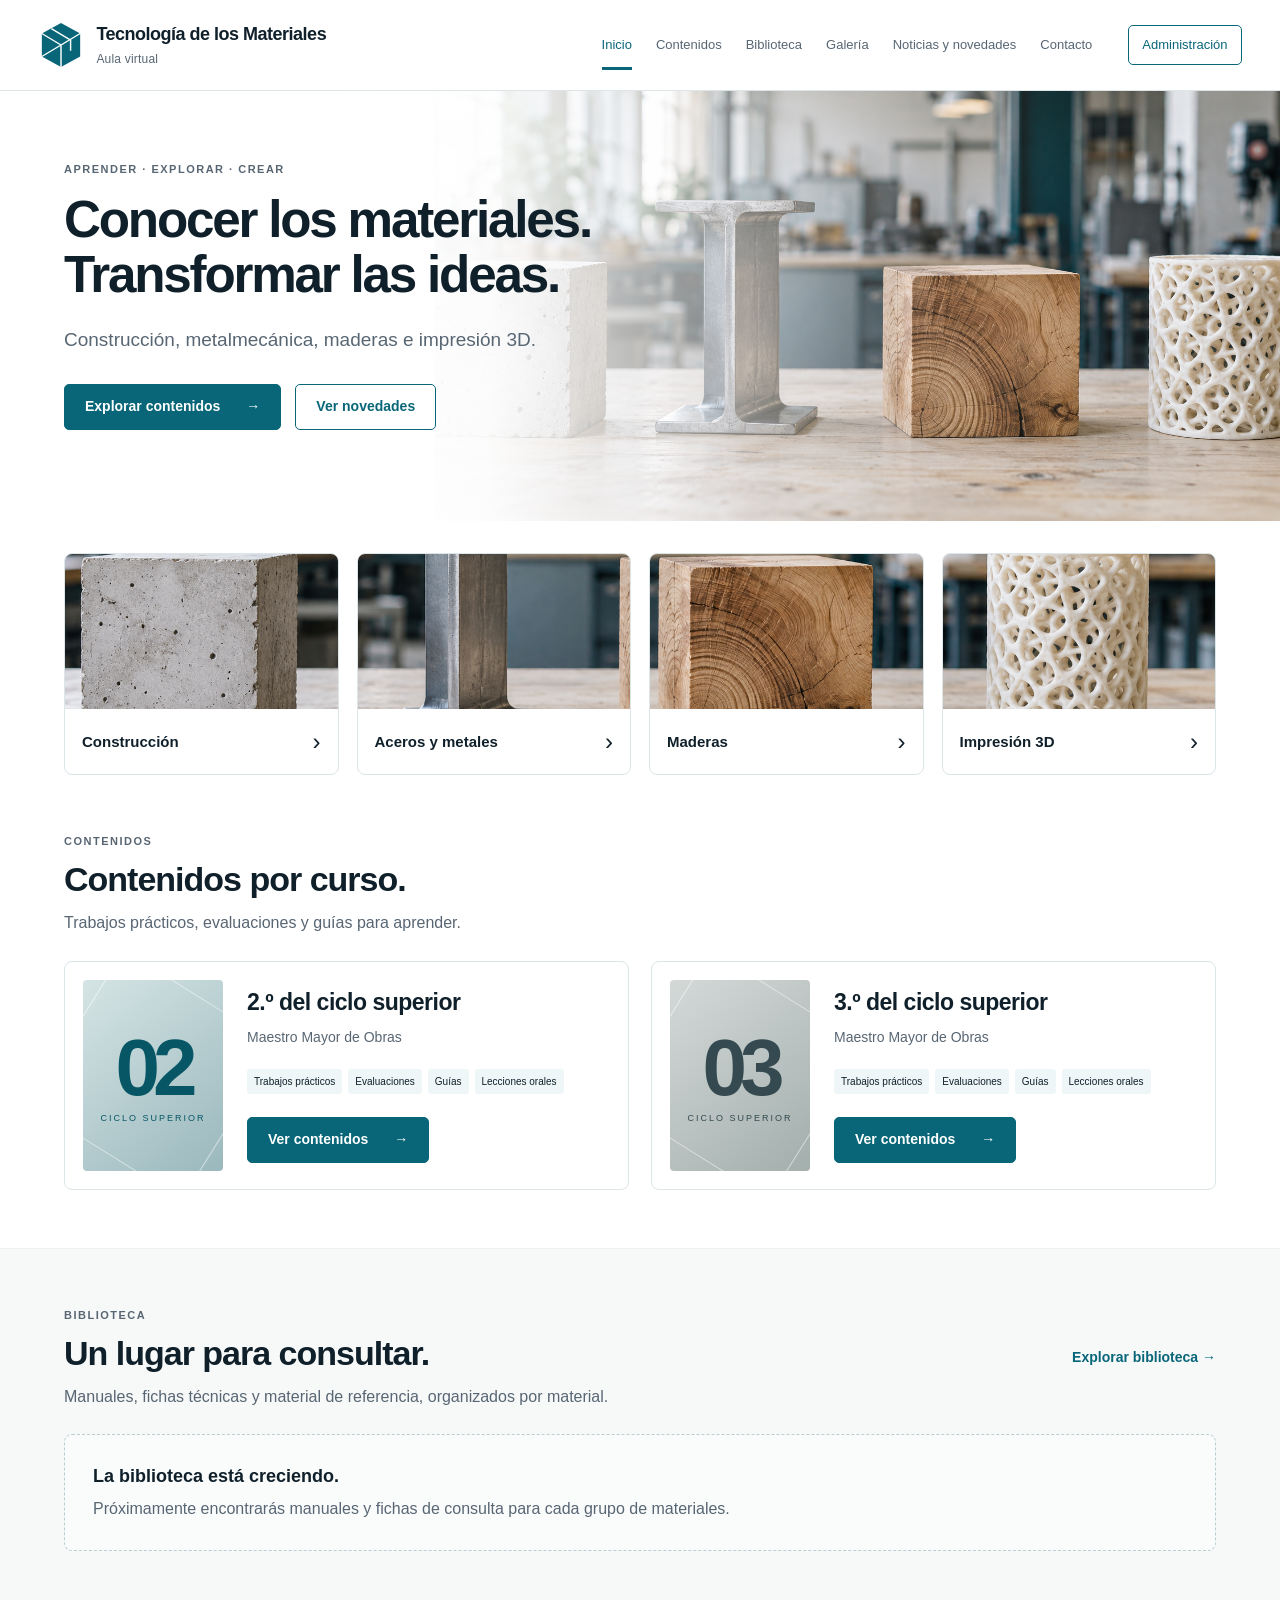
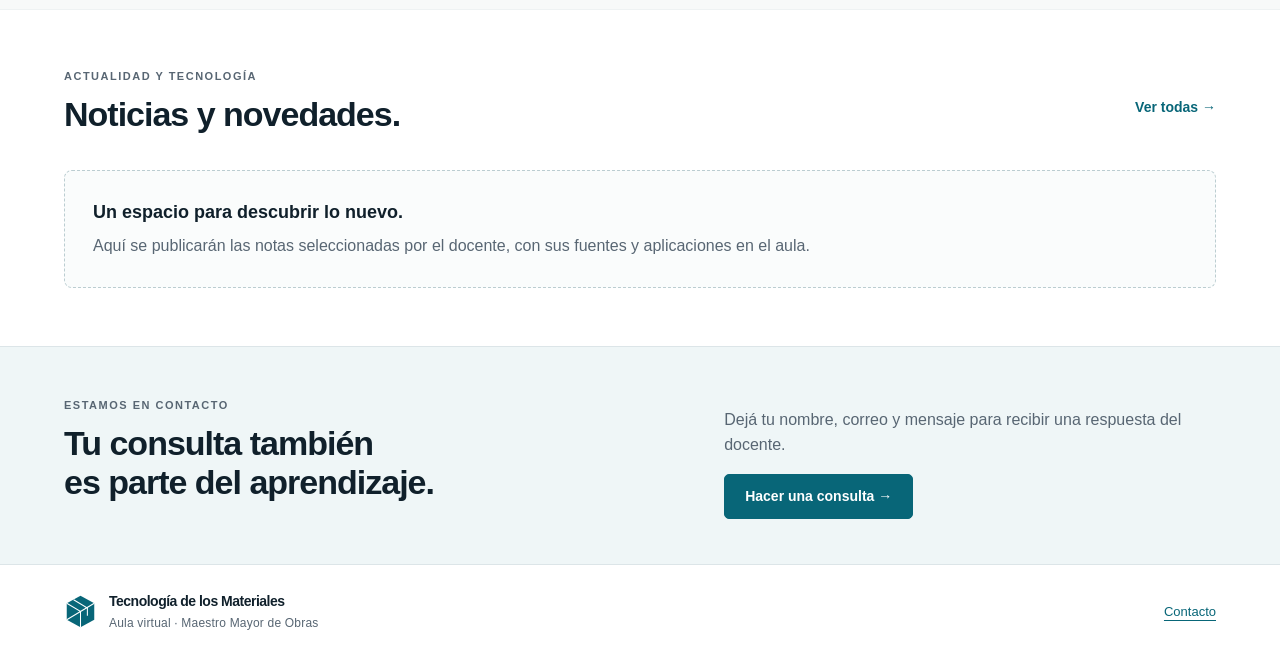
==== index.html @ b2551179 "Crear aula virtual de Tecnología de los Materiales con panel docente" ====
<!doctype html><html lang="es-AR"><head><meta charset="utf-8"><meta name="viewport" content="width=device-width,initial-scale=1"><meta name="theme-color" content="#086678"><meta name="description" content="Aula virtual de Tecnología de los Materiales: construcción, aceros y metales, maderas e impresión 3D. Recursos para Maestro Mayor de Obras."><title>Inicio · Tecnología de los Materiales</title><link rel="icon" href="assets/img/marca.svg" type="image/svg+xml"><link rel="stylesheet" href="assets/css/style.css"><script src="assets/js/app.js" defer></script></head><body><a class="skip" href="#principal">Saltar al contenido</a><header class="site-header"><div class="header-inner"><a class="brand" href="index.html"><svg viewBox="0 0 48 48" aria-hidden="true"><path fill="#086678" d="M24 1 44 12v24L24 47 4 36V12Z"/><path fill="none" stroke="white" stroke-width="1.5" d="m4 12 20 12 20-12M24 24v23M4 36l40-24M14 7l20 12v11"/></svg><span>Tecnología de los Materiales<small>Aula virtual</small></span></a><button class="menu-toggle" aria-expanded="false" aria-controls="navigation" aria-label="Abrir menú">☰</button><nav id="navigation" aria-label="Navegación principal"><a href="index.html" aria-current="page">Inicio</a><a href="contenidos.html">Contenidos</a><a href="biblioteca.html">Biblioteca</a><a href="galeria.html">Galería</a><a href="noticias.html">Noticias y novedades</a><a href="contacto.html">Contacto</a><a class="admin-link" href="administracion.html">Administración</a></nav></div></header><main id="principal"><section class="hero"><div class="hero-photo" role="img" aria-label="Muestras de hormigón, acero, madera y una pieza impresa en 3D"></div><div class="wrap hero-inner"><p class="eyebrow">APRENDER · EXPLORAR · CREAR</p><h1 data-home-title>Conocer los materiales.<br>Transformar las ideas.</h1><p data-home-subtitle>Construcción, metalmecánica, maderas e impresión 3D.</p><div class="actions"><a class="button" href="contenidos.html">Explorar contenidos <b>→</b></a><a class="button secondary" href="noticias.html">Ver novedades</a></div></div></section><section class="wrap material-grid" aria-label="Áreas de estudio"><a class="material-card" href="biblioteca.html?categoria=construccion"><div class="material-photo material-0" role="img" aria-label="Muestra de construcción"></div><strong>Construcción<span>›</span></strong></a><a class="material-card" href="biblioteca.html?categoria=metales"><div class="material-photo material-1" role="img" aria-label="Muestra de aceros y metales"></div><strong>Aceros y metales<span>›</span></strong></a><a class="material-card" href="biblioteca.html?categoria=maderas"><div class="material-photo material-2" role="img" aria-label="Muestra de maderas"></div><strong>Maderas<span>›</span></strong></a><a class="material-card" href="biblioteca.html?categoria=impresion3d"><div class="material-photo material-3" role="img" aria-label="Muestra de impresión 3d"></div><strong>Impresión 3D<span>›</span></strong></a></section><section class="wrap section"><p class="eyebrow">CONTENIDOS</p><h2>Contenidos por curso.</h2><p class="section-intro">Trabajos prácticos, evaluaciones y guías para aprender.</p><div class="course-grid"><a class="course-card" href="contenidos.html?curso=2"><div class="course-art art-2"><span>02</span><small>CICLO SUPERIOR</small></div><div><h3>2.º del ciclo superior</h3><p>Maestro Mayor de Obras</p><div class="mini-tags"><span>Trabajos prácticos</span><span>Evaluaciones</span><span>Guías</span><span>Lecciones orales</span></div><span class="button">Ver contenidos <b>→</b></span></div></a><a class="course-card" href="contenidos.html?curso=3"><div class="course-art art-3"><span>03</span><small>CICLO SUPERIOR</small></div><div><h3>3.º del ciclo superior</h3><p>Maestro Mayor de Obras</p><div class="mini-tags"><span>Trabajos prácticos</span><span>Evaluaciones</span><span>Guías</span><span>Lecciones orales</span></div><span class="button">Ver contenidos <b>→</b></span></div></a></div></section><section class="library-band"><div class="wrap section"><div class="section-top"><div><p class="eyebrow">BIBLIOTECA</p><h2>Un lugar para consultar.</h2><p class="section-intro">Manuales, fichas técnicas y material de referencia, organizados por material.</p></div><a class="text-link" href="biblioteca.html">Explorar biblioteca →</a></div><div id="home-library" class="resource-list" aria-live="polite"></div></div></section><section class="wrap section"><div class="section-top"><div><p class="eyebrow">ACTUALIDAD Y TECNOLOGÍA</p><h2>Noticias y novedades.</h2></div><a class="text-link" href="noticias.html">Ver todas →</a></div><div id="home-news" class="news-grid" aria-live="polite"></div></section><section class="contact-band"><div class="wrap contact-teaser"><div><p class="eyebrow">ESTAMOS EN CONTACTO</p><h2>Tu consulta también<br>es parte del aprendizaje.</h2></div><div><p>Dejá tu nombre, correo y mensaje para recibir una respuesta del docente.</p><a class="button" href="contacto.html">Hacer una consulta →</a></div></div></section></main><footer><div class="wrap footer-inner"><a class="brand footer-brand" href="index.html"><svg viewBox="0 0 48 48" aria-hidden="true"><path fill="#086678" d="M24 1 44 12v24L24 47 4 36V12Z"/><path fill="none" stroke="white" stroke-width="1.5" d="m4 12 20 12 20-12M24 24v23M4 36l40-24M14 7l20 12v11"/></svg><span>Tecnología de los Materiales<small>Aula virtual · Maestro Mayor de Obras</small></span></a><div><a href="contacto.html">Contacto</a><a data-instagram hidden target="_blank" rel="noopener noreferrer">Instagram ↗</a></div></div></footer><script src="assets/js/pages.js" defer></script></body></html>
---- assets/css/style.css ----
:root{--ink:#10202b;--muted:#586673;--teal:#086678;--dark:#064b59;--line:#dce5e8;--wash:#eff6f7;--radius:8px}*{box-sizing:border-box}body{margin:0;color:var(--ink);font-family:Inter,Arial,Helvetica,sans-serif;line-height:1.55;background:#fff}a{color:var(--teal);text-underline-offset:4px}button,input,select,textarea{font:inherit}button,a,input,textarea,select{-webkit-tap-highlight-color:transparent}button{cursor:pointer}button:disabled{cursor:not-allowed;opacity:.55}a:focus-visible,button:focus-visible,input:focus-visible,textarea:focus-visible,select:focus-visible{outline:3px solid #da9d40;outline-offset:4px}[hidden]{display:none!important}.wrap{width:min(1280px,90%);margin-inline:auto}.skip{position:fixed;top:-100px;left:1rem;background:#fff;padding:1rem;z-index:50}.skip:focus{top:1rem}.site-header{border-bottom:1px solid var(--line);background:#fff}.header-inner{width:min(1440px,94%);margin:auto;min-height:90px;display:flex;align-items:center;gap:30px;justify-content:space-between}.brand{display:flex;gap:12px;align-items:center;text-decoration:none;color:var(--ink);font-size:18px;font-weight:750;letter-spacing:-.5px;line-height:1.2}.brand svg{width:46px;height:46px;flex-shrink:0}.brand small{display:block;font-size:12px;color:var(--muted);font-weight:400;letter-spacing:.2px;margin-top:6px}nav{display:flex;gap:24px;align-items:center}nav a{font-size:13px;color:var(--muted);text-decoration:none;white-space:nowrap;padding:12px 0}nav a:hover,nav a[aria-current]{color:var(--teal)}nav a[aria-current]{box-shadow:0 3px var(--teal)}nav .admin-link{padding:9px 13px;border:1px solid var(--teal);border-radius:5px;color:var(--teal);margin-left:12px}.menu-toggle{display:none;border:1px solid var(--line);background:white;border-radius:5px;padding:8px 12px}.hero{position:relative;min-height:430px;overflow:hidden;background:#f3f5f3}.hero-photo{position:absolute;inset:0 0 0 34%;background:url('../img/materiales.png') center/cover}.hero:after{content:'';position:absolute;inset:0;background:linear-gradient(90deg,#fff 0%,#fff 26%,rgba(255,255,255,.96) 38%,rgba(255,255,255,.1) 72%,transparent)}.hero-inner{position:relative;z-index:1;padding-block:70px}.hero h1{font-size:clamp(34px,4vw,58px);line-height:1.08;letter-spacing:-2.2px;max-width:700px;margin:14px 0 22px}.hero p:not(.eyebrow){max-width:580px;color:var(--muted);font-size:19px}.eyebrow{font-size:11px;letter-spacing:1.5px;color:var(--muted);font-weight:700;margin:0 0 10px}.actions{display:flex;gap:14px;flex-wrap:wrap;margin-top:30px}.button{display:inline-flex;align-items:center;justify-content:center;gap:26px;background:var(--teal);border:1px solid var(--teal);padding:12px 20px;border-radius:5px;color:#fff;font-size:14px;font-weight:600;text-decoration:none;line-height:1.4}.button:hover{background:var(--dark);color:#fff}.button.secondary{background:#fff;color:var(--teal)}.button.secondary:hover{background:var(--wash)}.button.danger{background:#fff;color:#a53333;border-color:#e3baba}.material-grid{display:grid;grid-template-columns:repeat(4,1fr);gap:18px;margin-top:32px}.material-card{border:1px solid var(--line);border-radius:var(--radius);overflow:hidden;text-decoration:none;color:var(--ink);transition:transform .2s,box-shadow .2s}.material-card:hover{transform:translateY(-4px);box-shadow:0 10px 25px #10202b12}.material-photo{height:155px;background-image:url('../img/materiales.png');background-size:400% auto;background-repeat:no-repeat;background-color:#f2f3f1}.material-0{background-position:5% 60%}.material-1{background-position:38% 60%}.material-2{background-position:69% 60%}.material-3{background-position:100% 60%}.material-card strong{display:flex;justify-content:space-between;align-items:center;padding:14px 17px;font-size:15px}.material-card strong span{font-size:24px;font-weight:400}.section{padding-block:58px}.section.compact{padding-top:15px}h2{font-size:34px;line-height:1.15;letter-spacing:-1px;margin:0 0 12px}h3{line-height:1.25;margin:0 0 10px;font-size:23px;letter-spacing:-.5px}.section-intro{color:var(--muted);margin:0 0 25px}.course-grid{display:grid;grid-template-columns:1fr 1fr;gap:22px}.course-card{display:flex;gap:24px;border:1px solid var(--line);padding:18px;border-radius:var(--radius);color:var(--ink);text-decoration:none;align-items:stretch}.course-card:hover{border-color:var(--teal)}.course-card>div:last-child{padding-block:8px;flex:1}.course-card p{font-size:14px;color:var(--muted);margin:0 0 20px}.course-art{min-width:140px;display:flex;flex-direction:column;align-items:center;justify-content:center;border-radius:4px;background:linear-gradient(140deg,#d5e4e4,#9ab8bd);color:#075666;overflow:hidden;position:relative}.course-art:before{content:'';position:absolute;width:180px;height:180px;border:1px solid #ffffff80;transform:rotate(32deg)}.course-art span{font-size:80px;font-weight:800;line-height:1.1;letter-spacing:-7px}.course-art small{font-size:9px;letter-spacing:2px}.art-3{background:linear-gradient(140deg,#d4d9d8,#a3afad);color:#344a50}.mini-tags{display:flex;gap:6px;flex-wrap:wrap;margin-bottom:23px}.mini-tags span{font-size:10px;padding:5px 7px;background:var(--wash);border-radius:3px}.library-band{background:#f7f9f9;border-block:1px solid #eef2f3}.section-top{display:flex;align-items:center;justify-content:space-between;gap:25px;margin-bottom:24px}.section-top .section-intro{margin:0}.text-link{font-size:14px;font-weight:600;white-space:nowrap;text-decoration:none}.resource-list{display:grid;gap:12px}.resource{display:flex;align-items:center;gap:17px;padding:23px;border:1px solid var(--line);background:#fff;border-radius:var(--radius)}.doc-icon{background:#f9efed;color:#aa513f;padding:13px 8px;border-radius:4px;font-size:11px;font-weight:750;min-width:45px;text-align:center}.resource h3{font-size:17px;margin-bottom:5px}.resource p{margin:0;font-size:14px;color:var(--muted)}.resource .resource-main{flex:1}.resource .text-link{margin-left:auto}.meta{font-size:11px;color:var(--teal);letter-spacing:.5px;margin-bottom:8px;display:block}.news-grid{display:grid;grid-template-columns:repeat(3,1fr);gap:22px}.news-card{border:1px solid var(--line);border-radius:var(--radius);overflow:hidden;background:#fff}.news-card img{width:100%;height:180px;object-fit:cover}.news-card .news-copy{padding:22px}.news-card h3{font-size:21px}.news-card p{font-size:14px;color:var(--muted)}.empty-state{padding:28px;border:1px dashed #bbcdd1;border-radius:8px;background:#fafcfc;color:var(--muted);grid-column:1/-1}.empty-state strong{display:block;color:var(--ink);font-size:18px;margin-bottom:7px}.empty-state p{margin:0}.contact-band{background:var(--wash);border-top:1px solid var(--line)}.contact-teaser{padding-block:45px;display:grid;grid-template-columns:1.2fr 1fr;gap:70px;align-items:center}.contact-teaser p{color:var(--muted)}footer{border-top:1px solid var(--line);padding-block:28px}.footer-inner{display:flex;justify-content:space-between;align-items:center;gap:25px}.footer-brand{font-size:14px}.footer-brand svg{width:33px;height:33px}.footer-inner>div{display:flex;gap:25px;font-size:13px}.page-heading{padding-top:58px;padding-bottom:35px}.page-heading h1{font-size:clamp(38px,5vw,58px);line-height:1.1;letter-spacing:-2px;margin:15px 0}.lead{font-size:18px;color:var(--muted);max-width:760px}.filters,.course-tabs,.admin-tabs{display:flex;flex-wrap:wrap;gap:10px;margin-bottom:25px}.chip,.course-tabs button,.admin-tabs button{border:1px solid #c8d8dc;border-radius:5px;background:white;color:var(--teal);padding:9px 17px;font-size:13px}.chip.active,.course-tabs button.active,.admin-tabs button.active{background:var(--teal);color:white;border-color:var(--teal)}input,textarea,select{display:block;width:100%;border:1px solid #b8cbd0;padding:12px;border-radius:5px;color:var(--ink);background:white;margin-top:7px}textarea{resize:vertical}input[type=search]{max-width:650px}label{display:block;font-size:14px;font-weight:600;margin-bottom:19px}.search-label{margin:0}.filter-line{display:grid;grid-template-columns:1fr 2fr;gap:20px;max-width:900px}.result-count{font-size:13px;color:var(--muted);margin-block:20px}.panel{border:1px solid var(--line);border-radius:8px;padding:30px;background:#fff}.contact-layout{display:grid;grid-template-columns:1.1fr 1fr;gap:75px}.contact-aside{padding-top:30px}.contact-aside h2{font-size:30px;max-width:400px}.contact-aside p{color:var(--muted);max-width:440px}.big-icon{font-size:50px;color:var(--teal)}.muted{font-size:13px;color:var(--muted)}.honeypot{position:absolute;left:-10000px}.gallery-grid{display:grid;grid-template-columns:repeat(3,1fr);gap:22px}.gallery-card{border:1px solid var(--line);border-radius:8px;overflow:hidden;margin:0}.gallery-card button{border:0;background:#f3f6f6;display:block;width:100%;padding:0}.gallery-card img{height:240px;width:100%;object-fit:cover}.gallery-card figcaption{padding:18px}.gallery-card h3{font-size:18px}.gallery-card p{font-size:14px;color:var(--muted);margin:0}dialog{border:0;border-radius:8px;max-width:min(90vw,1100px);padding:25px}dialog::backdrop{background:#061922dd}dialog img{max-width:100%;max-height:75vh;display:block}.close-dialog{float:right;font-size:30px;border:0;background:white;padding:0 10px}#article{max-width:840px;margin:auto}#article h1{font-size:42px;line-height:1.12;letter-spacing:-1px}#article .article-image{width:100%;max-height:440px;object-fit:cover;border-radius:7px;margin-block:20px}#article .article-body{white-space:pre-wrap;line-height:1.8}.admin-layout{display:grid;grid-template-columns:300px 1fr;gap:30px}.admin-connect{align-self:start;padding:23px}.admin-connect h2{font-size:22px}.admin-connect p{font-size:13px}.admin-tabs{gap:6px}.admin-tabs button{padding:9px 11px}.admin-item{padding:17px 0;border-top:1px solid var(--line);display:flex;gap:15px;justify-content:space-between;align-items:center}.admin-item h3{font-size:16px;margin:0}.admin-item small{color:var(--muted)}.admin-item button{padding:5px 9px;font-size:12px}.admin-actions{display:flex;gap:8px;flex-shrink:0}.admin-form h2{font-size:23px}.admin-form .filter-line{grid-template-columns:1fr 1fr}.admin-form textarea{min-height:100px}.admin-form [name=body]{min-height:220px}.notice{padding:14px;border-left:3px solid var(--teal);background:var(--wash);font-size:13px;margin-bottom:22px}.error{color:#a33131}.success{color:#19624d}@media(min-width:1600px){.hero-photo{background-position:center 58%}}@media(max-width:1150px){.header-inner{flex-wrap:wrap;gap:5px;padding:15px 0}nav{gap:20px;width:100%;justify-content:center}.brand{margin:auto}.hero h1{max-width:600px}.course-art{min-width:100px}.course-art span{font-size:65px}.course-card{gap:17px}h3{font-size:20px}}@media(max-width:760px){.wrap{width:90%}.header-inner{min-height:76px;flex-wrap:wrap;justify-content:space-between;width:90%;padding:14px 0;gap:10px}.brand{margin:0;font-size:15px;letter-spacing:-.3px}.brand svg{width:36px;height:36px}.brand small{font-size:11px}.menu-toggle{display:block}nav{display:none;flex-direction:column;gap:0;align-items:stretch;padding:15px 0}nav.open{display:flex}nav a{padding:13px;border-bottom:1px solid var(--line);font-size:15px}nav a[aria-current]{box-shadow:none;background:var(--wash)}nav .admin-link{margin:12px 0 0;text-align:center}.hero{min-height:550px;display:flex;align-items:flex-start}.hero-photo{inset:240px 0 0 0;background-position:center}.hero:after{background:linear-gradient(180deg,#fff 0%,#fff 32%,#ffffffd9 43%,#ffffff00 65%)}.hero-inner{padding-block:32px}.hero h1{font-size:39px;letter-spacing:-1.5px;margin:10px 0 16px;max-width:500px}.hero p:not(.eyebrow){font-size:16px;max-width:430px}.actions{margin-top:20px;gap:9px}.button{font-size:13px;padding:11px 15px;gap:15px}.material-grid{grid-template-columns:1fr 1fr;gap:12px;margin-top:20px}.material-photo{height:120px}.material-card strong{font-size:13px;padding:10px 12px}.section{padding-block:38px}h2{font-size:28px}.course-grid{grid-template-columns:1fr;gap:15px}.course-card{padding:14px}.course-art{min-width:110px}.section-top{align-items:flex-start;gap:12px}.section-top .text-link{font-size:12px;margin-top:10px}.section-intro{font-size:15px}.resource{padding:18px;gap:12px;flex-wrap:wrap}.resource .resource-main{min-width:180px}.resource .text-link{font-size:13px}.news-grid{grid-template-columns:1fr}.news-card{display:grid;grid-template-columns:110px 1fr}.news-card img{height:100%;min-height:180px}.news-card .news-copy{padding:18px}.news-card h3{font-size:18px}.contact-teaser{grid-template-columns:1fr;gap:15px;padding-block:30px}.footer-inner{flex-direction:column;align-items:flex-start}.page-heading{padding-top:35px;padding-bottom:20px}.lead{font-size:16px}.filter-line{grid-template-columns:1fr;gap:0}.contact-layout{grid-template-columns:1fr;gap:25px}.panel{padding:22px}.contact-aside{padding-top:0}.gallery-grid{grid-template-columns:1fr 1fr;gap:12px}.gallery-card img{height:160px}.admin-layout{grid-template-columns:1fr}.admin-connect{max-width:none}.admin-form .filter-line{grid-template-columns:1fr}.admin-item{align-items:flex-start;flex-direction:column}#article h1{font-size:32px}.course-tabs button{flex:1;min-width:130px}.chip{padding:8px 11px;font-size:12px}.empty-state{padding:23px}.empty-state strong{font-size:17px}}@media(prefers-reduced-motion:reduce){*{transition:none!important}}
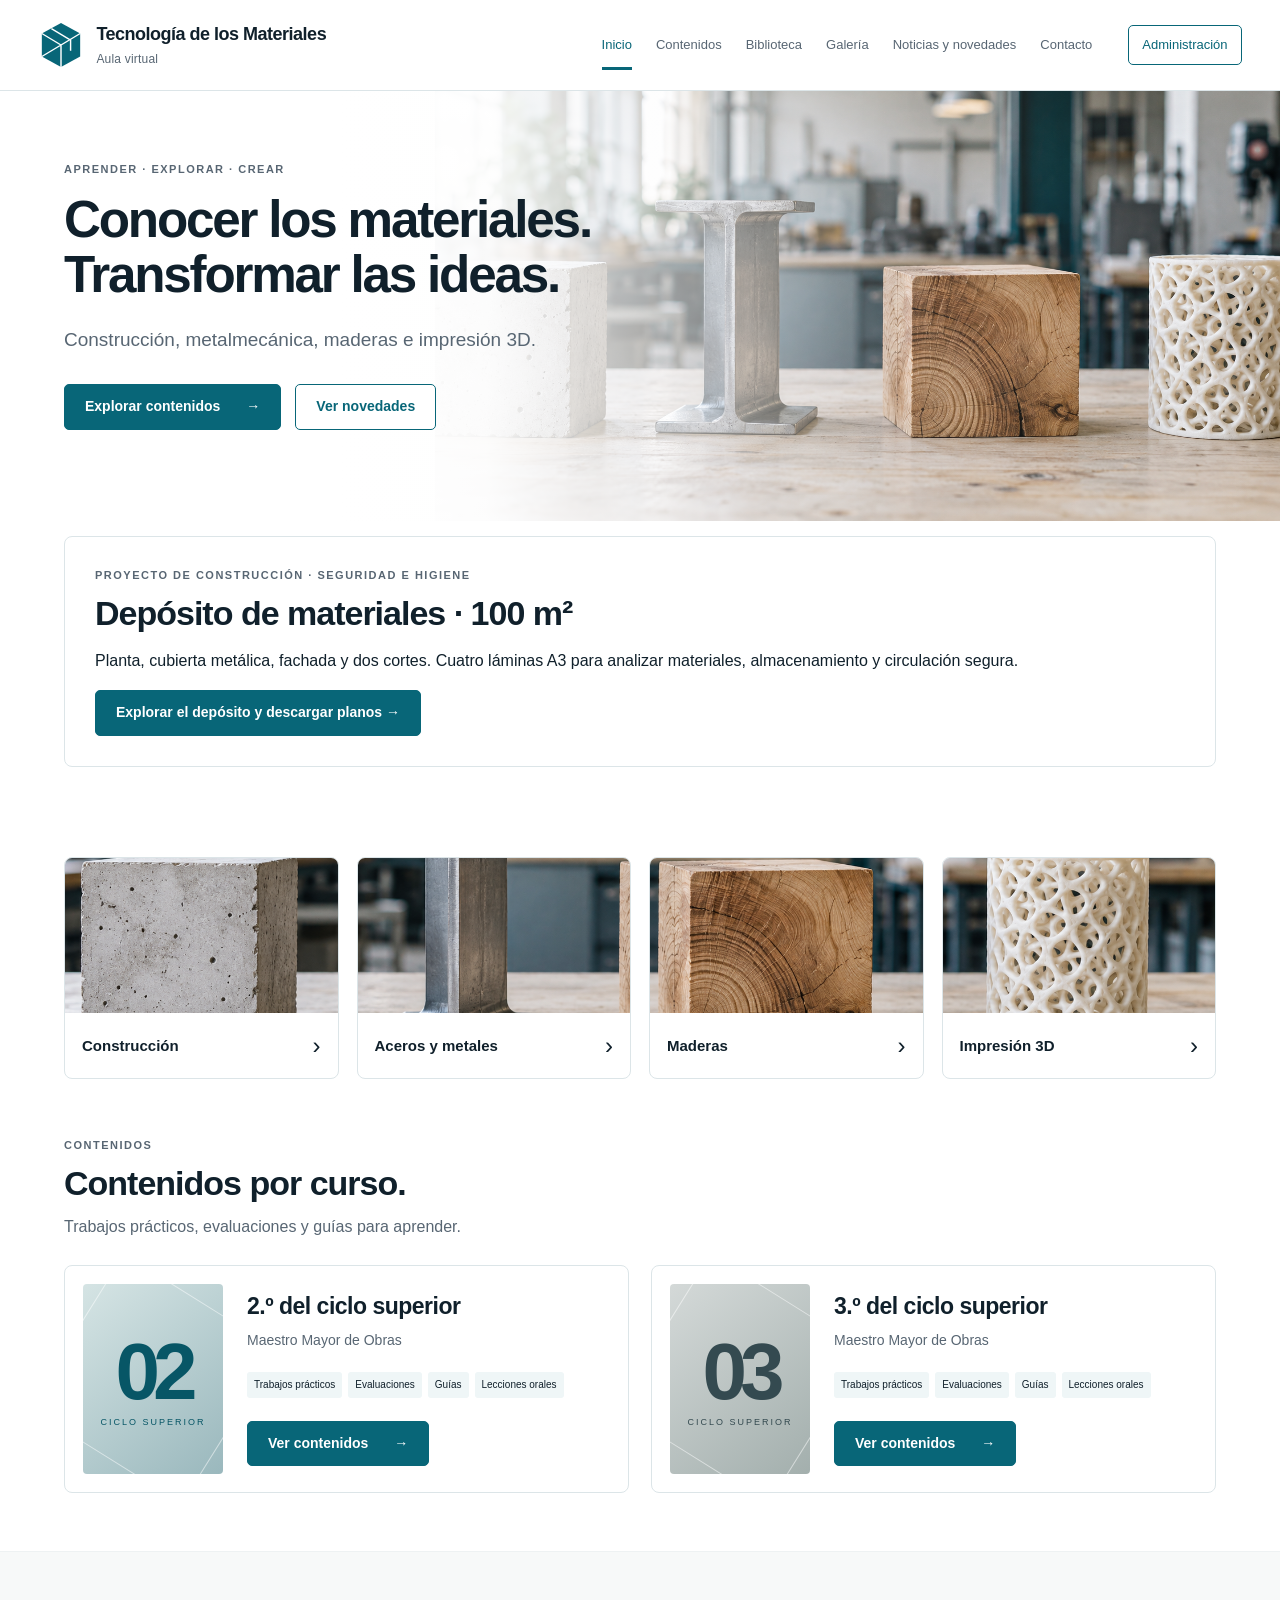
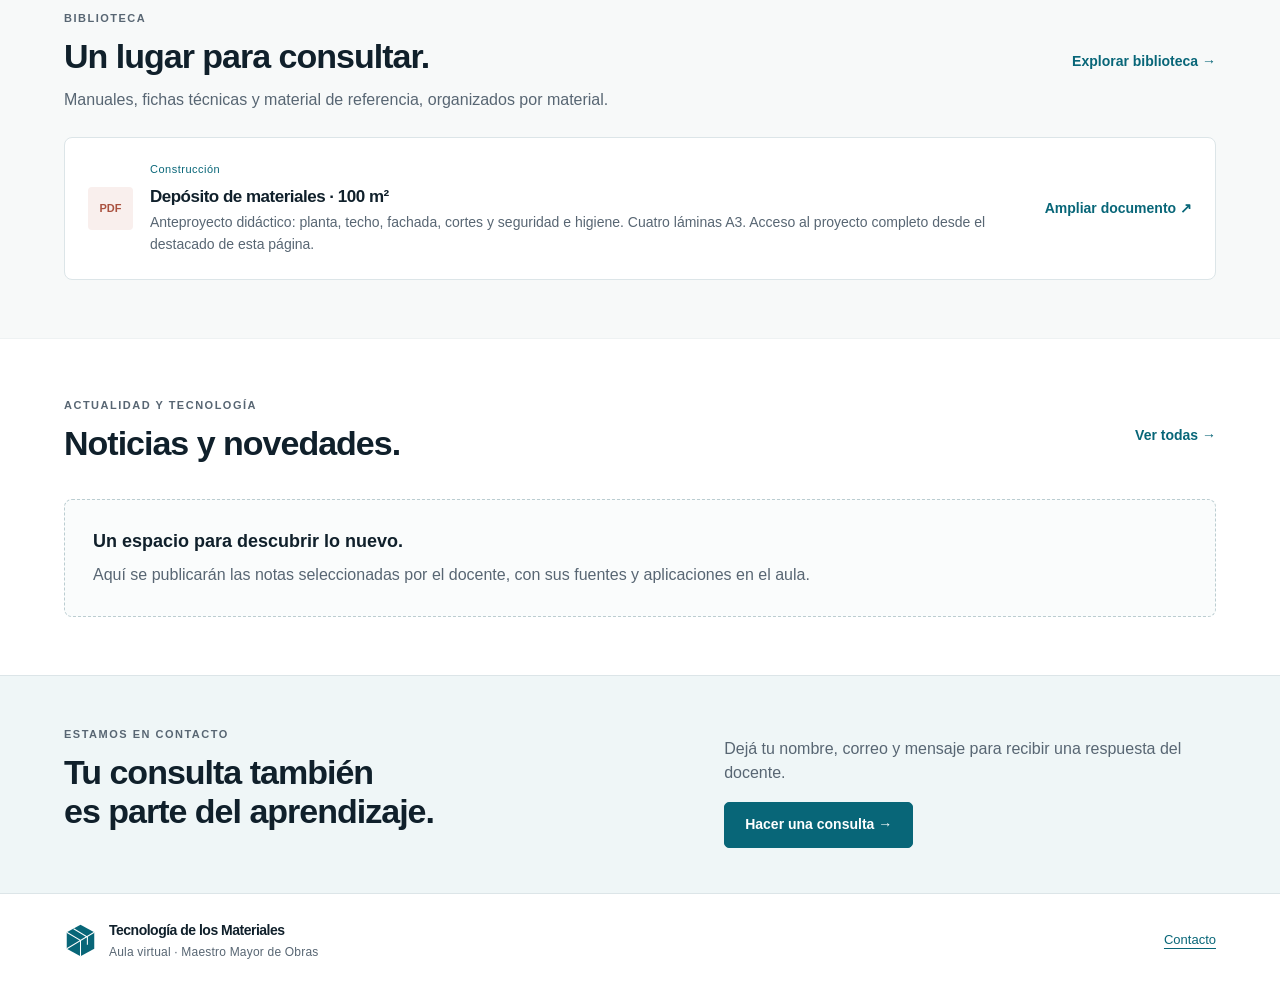
==== commit 87b80359: "Agrega proyecto de depósito de 100 m² con láminas, seguridad y QR" ====
--- a/index.html
+++ b/index.html
@@ -1 +1 @@
-<!doctype html><html lang="es-AR"><head><meta charset="utf-8"><meta name="viewport" content="width=device-width,initial-scale=1"><meta name="theme-color" content="#086678"><meta name="description" content="Aula virtual de Tecnología de los Materiales: construcción, aceros y metales, maderas e impresión 3D. Recursos para Maestro Mayor de Obras."><title>Inicio · Tecnología de los Materiales</title><link rel="icon" href="assets/img/marca.svg" type="image/svg+xml"><link rel="stylesheet" href="assets/css/style.css"><script src="assets/js/app.js" defer></script></head><body><a class="skip" href="#principal">Saltar al contenido</a><header class="site-header"><div class="header-inner"><a class="brand" href="index.html"><svg viewBox="0 0 48 48" aria-hidden="true"><path fill="#086678" d="M24 1 44 12v24L24 47 4 36V12Z"/><path fill="none" stroke="white" stroke-width="1.5" d="m4 12 20 12 20-12M24 24v23M4 36l40-24M14 7l20 12v11"/></svg><span>Tecnología de los Materiales<small>Aula virtual</small></span></a><button class="menu-toggle" aria-expanded="false" aria-controls="navigation" aria-label="Abrir menú">☰</button><nav id="navigation" aria-label="Navegación principal"><a href="index.html" aria-current="page">Inicio</a><a href="contenidos.html">Contenidos</a><a href="biblioteca.html">Biblioteca</a><a href="galeria.html">Galería</a><a href="noticias.html">Noticias y novedades</a><a href="contacto.html">Contacto</a><a class="admin-link" href="administracion.html">Administración</a></nav></div></header><main id="principal"><section class="hero"><div class="hero-photo" role="img" aria-label="Muestras de hormigón, acero, madera y una pieza impresa en 3D"></div><div class="wrap hero-inner"><p class="eyebrow">APRENDER · EXPLORAR · CREAR</p><h1 data-home-title>Conocer los materiales.<br>Transformar las ideas.</h1><p data-home-subtitle>Construcción, metalmecánica, maderas e impresión 3D.</p><div class="actions"><a class="button" href="contenidos.html">Explorar contenidos <b>→</b></a><a class="button secondary" href="noticias.html">Ver novedades</a></div></div></section><section class="wrap material-grid" aria-label="Áreas de estudio"><a class="material-card" href="biblioteca.html?categoria=construccion"><div class="material-photo material-0" role="img" aria-label="Muestra de construcción"></div><strong>Construcción<span>›</span></strong></a><a class="material-card" href="biblioteca.html?categoria=metales"><div class="material-photo material-1" role="img" aria-label="Muestra de aceros y metales"></div><strong>Aceros y metales<span>›</span></strong></a><a class="material-card" href="biblioteca.html?categoria=maderas"><div class="material-photo material-2" role="img" aria-label="Muestra de maderas"></div><strong>Maderas<span>›</span></strong></a><a class="material-card" href="biblioteca.html?categoria=impresion3d"><div class="material-photo material-3" role="img" aria-label="Muestra de impresión 3d"></div><strong>Impresión 3D<span>›</span></strong></a></section><section class="wrap section"><p class="eyebrow">CONTENIDOS</p><h2>Contenidos por curso.</h2><p class="section-intro">Trabajos prácticos, evaluaciones y guías para aprender.</p><div class="course-grid"><a class="course-card" href="contenidos.html?curso=2"><div class="course-art art-2"><span>02</span><small>CICLO SUPERIOR</small></div><div><h3>2.º del ciclo superior</h3><p>Maestro Mayor de Obras</p><div class="mini-tags"><span>Trabajos prácticos</span><span>Evaluaciones</span><span>Guías</span><span>Lecciones orales</span></div><span class="button">Ver contenidos <b>→</b></span></div></a><a class="course-card" href="contenidos.html?curso=3"><div class="course-art art-3"><span>03</span><small>CICLO SUPERIOR</small></div><div><h3>3.º del ciclo superior</h3><p>Maestro Mayor de Obras</p><div class="mini-tags"><span>Trabajos prácticos</span><span>Evaluaciones</span><span>Guías</span><span>Lecciones orales</span></div><span class="button">Ver contenidos <b>→</b></span></div></a></div></section><section class="library-band"><div class="wrap section"><div class="section-top"><div><p class="eyebrow">BIBLIOTECA</p><h2>Un lugar para consultar.</h2><p class="section-intro">Manuales, fichas técnicas y material de referencia, organizados por material.</p></div><a class="text-link" href="biblioteca.html">Explorar biblioteca →</a></div><div id="home-library" class="resource-list" aria-live="polite"></div></div></section><section class="wrap section"><div class="section-top"><div><p class="eyebrow">ACTUALIDAD Y TECNOLOGÍA</p><h2>Noticias y novedades.</h2></div><a class="text-link" href="noticias.html">Ver todas →</a></div><div id="home-news" class="news-grid" aria-live="polite"></div></section><section class="contact-band"><div class="wrap contact-teaser"><div><p class="eyebrow">ESTAMOS EN CONTACTO</p><h2>Tu consulta también<br>es parte del aprendizaje.</h2></div><div><p>Dejá tu nombre, correo y mensaje para recibir una respuesta del docente.</p><a class="button" href="contacto.html">Hacer una consulta →</a></div></div></section></main><footer><div class="wrap footer-inner"><a class="brand footer-brand" href="index.html"><svg viewBox="0 0 48 48" aria-hidden="true"><path fill="#086678" d="M24 1 44 12v24L24 47 4 36V12Z"/><path fill="none" stroke="white" stroke-width="1.5" d="m4 12 20 12 20-12M24 24v23M4 36l40-24M14 7l20 12v11"/></svg><span>Tecnología de los Materiales<small>Aula virtual · Maestro Mayor de Obras</small></span></a><div><a href="contacto.html">Contacto</a><a data-instagram hidden target="_blank" rel="noopener noreferrer">Instagram ↗</a></div></div></footer><script src="assets/js/pages.js" defer></script></body></html>+<!doctype html><html lang="es-AR"><head><meta charset="utf-8"><meta name="viewport" content="width=device-width,initial-scale=1"><meta name="theme-color" content="#086678"><meta name="description" content="Aula virtual de Tecnología de los Materiales: construcción, aceros y metales, maderas e impresión 3D. Recursos para Maestro Mayor de Obras."><title>Inicio · Tecnología de los Materiales</title><link rel="icon" href="assets/img/marca.svg" type="image/svg+xml"><link rel="stylesheet" href="assets/css/style.css"><script src="assets/js/app.js" defer></script></head><body><a class="skip" href="#principal">Saltar al contenido</a><header class="site-header"><div class="header-inner"><a class="brand" href="index.html"><svg viewBox="0 0 48 48" aria-hidden="true"><path fill="#086678" d="M24 1 44 12v24L24 47 4 36V12Z"/><path fill="none" stroke="white" stroke-width="1.5" d="m4 12 20 12 20-12M24 24v23M4 36l40-24M14 7l20 12v11"/></svg><span>Tecnología de los Materiales<small>Aula virtual</small></span></a><button class="menu-toggle" aria-expanded="false" aria-controls="navigation" aria-label="Abrir menú">☰</button><nav id="navigation" aria-label="Navegación principal"><a href="index.html" aria-current="page">Inicio</a><a href="contenidos.html">Contenidos</a><a href="biblioteca.html">Biblioteca</a><a href="galeria.html">Galería</a><a href="noticias.html">Noticias y novedades</a><a href="contacto.html">Contacto</a><a class="admin-link" href="administracion.html">Administración</a></nav></div></header><main id="principal"><section class="hero"><div class="hero-photo" role="img" aria-label="Muestras de hormigón, acero, madera y una pieza impresa en 3D"></div><div class="wrap hero-inner"><p class="eyebrow">APRENDER · EXPLORAR · CREAR</p><h1 data-home-title>Conocer los materiales.<br>Transformar las ideas.</h1><p data-home-subtitle>Construcción, metalmecánica, maderas e impresión 3D.</p><div class="actions"><a class="button" href="contenidos.html">Explorar contenidos <b>→</b></a><a class="button secondary" href="noticias.html">Ver novedades</a></div></div></section><section class="wrap section compact" id="proyecto-deposito"><div class="panel"><p class="eyebrow">PROYECTO DE CONSTRUCCIÓN · SEGURIDAD E HIGIENE</p><h2>Depósito de materiales · 100 m²</h2><p>Planta, cubierta metálica, fachada y dos cortes. Cuatro láminas A3 para analizar materiales, almacenamiento y circulación segura.</p><a class="button" href="deposito-100m2.html">Explorar el depósito y descargar planos →</a></div></section><section class="wrap material-grid" aria-label="Áreas de estudio"><a class="material-card" href="biblioteca.html?categoria=construccion"><div class="material-photo material-0" role="img" aria-label="Muestra de construcción"></div><strong>Construcción<span>›</span></strong></a><a class="material-card" href="biblioteca.html?categoria=metales"><div class="material-photo material-1" role="img" aria-label="Muestra de aceros y metales"></div><strong>Aceros y metales<span>›</span></strong></a><a class="material-card" href="biblioteca.html?categoria=maderas"><div class="material-photo material-2" role="img" aria-label="Muestra de maderas"></div><strong>Maderas<span>›</span></strong></a><a class="material-card" href="biblioteca.html?categoria=impresion3d"><div class="material-photo material-3" role="img" aria-label="Muestra de impresión 3d"></div><strong>Impresión 3D<span>›</span></strong></a></section><section class="wrap section"><p class="eyebrow">CONTENIDOS</p><h2>Contenidos por curso.</h2><p class="section-intro">Trabajos prácticos, evaluaciones y guías para aprender.</p><div class="course-grid"><a class="course-card" href="contenidos.html?curso=2"><div class="course-art art-2"><span>02</span><small>CICLO SUPERIOR</small></div><div><h3>2.º del ciclo superior</h3><p>Maestro Mayor de Obras</p><div class="mini-tags"><span>Trabajos prácticos</span><span>Evaluaciones</span><span>Guías</span><span>Lecciones orales</span></div><span class="button">Ver contenidos <b>→</b></span></div></a><a class="course-card" href="contenidos.html?curso=3"><div class="course-art art-3"><span>03</span><small>CICLO SUPERIOR</small></div><div><h3>3.º del ciclo superior</h3><p>Maestro Mayor de Obras</p><div class="mini-tags"><span>Trabajos prácticos</span><span>Evaluaciones</span><span>Guías</span><span>Lecciones orales</span></div><span class="button">Ver contenidos <b>→</b></span></div></a></div></section><section class="library-band"><div class="wrap section"><div class="section-top"><div><p class="eyebrow">BIBLIOTECA</p><h2>Un lugar para consultar.</h2><p class="section-intro">Manuales, fichas técnicas y material de referencia, organizados por material.</p></div><a class="text-link" href="biblioteca.html">Explorar biblioteca →</a></div><div id="home-library" class="resource-list" aria-live="polite"></div></div></section><section class="wrap section"><div class="section-top"><div><p class="eyebrow">ACTUALIDAD Y TECNOLOGÍA</p><h2>Noticias y novedades.</h2></div><a class="text-link" href="noticias.html">Ver todas →</a></div><div id="home-news" class="news-grid" aria-live="polite"></div></section><section class="contact-band"><div class="wrap contact-teaser"><div><p class="eyebrow">ESTAMOS EN CONTACTO</p><h2>Tu consulta también<br>es parte del aprendizaje.</h2></div><div><p>Dejá tu nombre, correo y mensaje para recibir una respuesta del docente.</p><a class="button" href="contacto.html">Hacer una consulta →</a></div></div></section></main><footer><div class="wrap footer-inner"><a class="brand footer-brand" href="index.html"><svg viewBox="0 0 48 48" aria-hidden="true"><path fill="#086678" d="M24 1 44 12v24L24 47 4 36V12Z"/><path fill="none" stroke="white" stroke-width="1.5" d="m4 12 20 12 20-12M24 24v23M4 36l40-24M14 7l20 12v11"/></svg><span>Tecnología de los Materiales<small>Aula virtual · Maestro Mayor de Obras</small></span></a><div><a href="contacto.html">Contacto</a><a data-instagram hidden target="_blank" rel="noopener noreferrer">Instagram ↗</a></div></div></footer><script src="assets/js/visor.js" defer></script><script src="assets/js/pages.js" defer></script></body></html>
--- a/assets/css/style.css
+++ b/assets/css/style.css
@@ -1 +1,3 @@
 :root{--ink:#10202b;--muted:#586673;--teal:#086678;--dark:#064b59;--line:#dce5e8;--wash:#eff6f7;--radius:8px}*{box-sizing:border-box}body{margin:0;color:var(--ink);font-family:Inter,Arial,Helvetica,sans-serif;line-height:1.55;background:#fff}a{color:var(--teal);text-underline-offset:4px}button,input,select,textarea{font:inherit}button,a,input,textarea,select{-webkit-tap-highlight-color:transparent}button{cursor:pointer}button:disabled{cursor:not-allowed;opacity:.55}a:focus-visible,button:focus-visible,input:focus-visible,textarea:focus-visible,select:focus-visible{outline:3px solid #da9d40;outline-offset:4px}[hidden]{display:none!important}.wrap{width:min(1280px,90%);margin-inline:auto}.skip{position:fixed;top:-100px;left:1rem;background:#fff;padding:1rem;z-index:50}.skip:focus{top:1rem}.site-header{border-bottom:1px solid var(--line);background:#fff}.header-inner{width:min(1440px,94%);margin:auto;min-height:90px;display:flex;align-items:center;gap:30px;justify-content:space-between}.brand{display:flex;gap:12px;align-items:center;text-decoration:none;color:var(--ink);font-size:18px;font-weight:750;letter-spacing:-.5px;line-height:1.2}.brand svg{width:46px;height:46px;flex-shrink:0}.brand small{display:block;font-size:12px;color:var(--muted);font-weight:400;letter-spacing:.2px;margin-top:6px}nav{display:flex;gap:24px;align-items:center}nav a{font-size:13px;color:var(--muted);text-decoration:none;white-space:nowrap;padding:12px 0}nav a:hover,nav a[aria-current]{color:var(--teal)}nav a[aria-current]{box-shadow:0 3px var(--teal)}nav .admin-link{padding:9px 13px;border:1px solid var(--teal);border-radius:5px;color:var(--teal);margin-left:12px}.menu-toggle{display:none;border:1px solid var(--line);background:white;border-radius:5px;padding:8px 12px}.hero{position:relative;min-height:430px;overflow:hidden;background:#f3f5f3}.hero-photo{position:absolute;inset:0 0 0 34%;background:url('../img/materiales.png') center/cover}.hero:after{content:'';position:absolute;inset:0;background:linear-gradient(90deg,#fff 0%,#fff 26%,rgba(255,255,255,.96) 38%,rgba(255,255,255,.1) 72%,transparent)}.hero-inner{position:relative;z-index:1;padding-block:70px}.hero h1{font-size:clamp(34px,4vw,58px);line-height:1.08;letter-spacing:-2.2px;max-width:700px;margin:14px 0 22px}.hero p:not(.eyebrow){max-width:580px;color:var(--muted);font-size:19px}.eyebrow{font-size:11px;letter-spacing:1.5px;color:var(--muted);font-weight:700;margin:0 0 10px}.actions{display:flex;gap:14px;flex-wrap:wrap;margin-top:30px}.button{display:inline-flex;align-items:center;justify-content:center;gap:26px;background:var(--teal);border:1px solid var(--teal);padding:12px 20px;border-radius:5px;color:#fff;font-size:14px;font-weight:600;text-decoration:none;line-height:1.4}.button:hover{background:var(--dark);color:#fff}.button.secondary{background:#fff;color:var(--teal)}.button.secondary:hover{background:var(--wash)}.button.danger{background:#fff;color:#a53333;border-color:#e3baba}.material-grid{display:grid;grid-template-columns:repeat(4,1fr);gap:18px;margin-top:32px}.material-card{border:1px solid var(--line);border-radius:var(--radius);overflow:hidden;text-decoration:none;color:var(--ink);transition:transform .2s,box-shadow .2s}.material-card:hover{transform:translateY(-4px);box-shadow:0 10px 25px #10202b12}.material-photo{height:155px;background-image:url('../img/materiales.png');background-size:400% auto;background-repeat:no-repeat;background-color:#f2f3f1}.material-0{background-position:5% 60%}.material-1{background-position:38% 60%}.material-2{background-position:69% 60%}.material-3{background-position:100% 60%}.material-card strong{display:flex;justify-content:space-between;align-items:center;padding:14px 17px;font-size:15px}.material-card strong span{font-size:24px;font-weight:400}.section{padding-block:58px}.section.compact{padding-top:15px}h2{font-size:34px;line-height:1.15;letter-spacing:-1px;margin:0 0 12px}h3{line-height:1.25;margin:0 0 10px;font-size:23px;letter-spacing:-.5px}.section-intro{color:var(--muted);margin:0 0 25px}.course-grid{display:grid;grid-template-columns:1fr 1fr;gap:22px}.course-card{display:flex;gap:24px;border:1px solid var(--line);padding:18px;border-radius:var(--radius);color:var(--ink);text-decoration:none;align-items:stretch}.course-card:hover{border-color:var(--teal)}.course-card>div:last-child{padding-block:8px;flex:1}.course-card p{font-size:14px;color:var(--muted);margin:0 0 20px}.course-art{min-width:140px;display:flex;flex-direction:column;align-items:center;justify-content:center;border-radius:4px;background:linear-gradient(140deg,#d5e4e4,#9ab8bd);color:#075666;overflow:hidden;position:relative}.course-art:before{content:'';position:absolute;width:180px;height:180px;border:1px solid #ffffff80;transform:rotate(32deg)}.course-art span{font-size:80px;font-weight:800;line-height:1.1;letter-spacing:-7px}.course-art small{font-size:9px;letter-spacing:2px}.art-3{background:linear-gradient(140deg,#d4d9d8,#a3afad);color:#344a50}.mini-tags{display:flex;gap:6px;flex-wrap:wrap;margin-bottom:23px}.mini-tags span{font-size:10px;padding:5px 7px;background:var(--wash);border-radius:3px}.library-band{background:#f7f9f9;border-block:1px solid #eef2f3}.section-top{display:flex;align-items:center;justify-content:space-between;gap:25px;margin-bottom:24px}.section-top .section-intro{margin:0}.text-link{font-size:14px;font-weight:600;white-space:nowrap;text-decoration:none}.resource-list{display:grid;gap:12px}.resource{display:flex;align-items:center;gap:17px;padding:23px;border:1px solid var(--line);background:#fff;border-radius:var(--radius)}.doc-icon{background:#f9efed;color:#aa513f;padding:13px 8px;border-radius:4px;font-size:11px;font-weight:750;min-width:45px;text-align:center}.resource h3{font-size:17px;margin-bottom:5px}.resource p{margin:0;font-size:14px;color:var(--muted)}.resource .resource-main{flex:1}.resource .text-link{margin-left:auto}.meta{font-size:11px;color:var(--teal);letter-spacing:.5px;margin-bottom:8px;display:block}.news-grid{display:grid;grid-template-columns:repeat(3,1fr);gap:22px}.news-card{border:1px solid var(--line);border-radius:var(--radius);overflow:hidden;background:#fff}.news-card img{width:100%;height:180px;object-fit:cover}.news-card .news-copy{padding:22px}.news-card h3{font-size:21px}.news-card p{font-size:14px;color:var(--muted)}.empty-state{padding:28px;border:1px dashed #bbcdd1;border-radius:8px;background:#fafcfc;color:var(--muted);grid-column:1/-1}.empty-state strong{display:block;color:var(--ink);font-size:18px;margin-bottom:7px}.empty-state p{margin:0}.contact-band{background:var(--wash);border-top:1px solid var(--line)}.contact-teaser{padding-block:45px;display:grid;grid-template-columns:1.2fr 1fr;gap:70px;align-items:center}.contact-teaser p{color:var(--muted)}footer{border-top:1px solid var(--line);padding-block:28px}.footer-inner{display:flex;justify-content:space-between;align-items:center;gap:25px}.footer-brand{font-size:14px}.footer-brand svg{width:33px;height:33px}.footer-inner>div{display:flex;gap:25px;font-size:13px}.page-heading{padding-top:58px;padding-bottom:35px}.page-heading h1{font-size:clamp(38px,5vw,58px);line-height:1.1;letter-spacing:-2px;margin:15px 0}.lead{font-size:18px;color:var(--muted);max-width:760px}.filters,.course-tabs,.admin-tabs{display:flex;flex-wrap:wrap;gap:10px;margin-bottom:25px}.chip,.course-tabs button,.admin-tabs button{border:1px solid #c8d8dc;border-radius:5px;background:white;color:var(--teal);padding:9px 17px;font-size:13px}.chip.active,.course-tabs button.active,.admin-tabs button.active{background:var(--teal);color:white;border-color:var(--teal)}input,textarea,select{display:block;width:100%;border:1px solid #b8cbd0;padding:12px;border-radius:5px;color:var(--ink);background:white;margin-top:7px}textarea{resize:vertical}input[type=search]{max-width:650px}label{display:block;font-size:14px;font-weight:600;margin-bottom:19px}.search-label{margin:0}.filter-line{display:grid;grid-template-columns:1fr 2fr;gap:20px;max-width:900px}.result-count{font-size:13px;color:var(--muted);margin-block:20px}.panel{border:1px solid var(--line);border-radius:8px;padding:30px;background:#fff}.contact-layout{display:grid;grid-template-columns:1.1fr 1fr;gap:75px}.contact-aside{padding-top:30px}.contact-aside h2{font-size:30px;max-width:400px}.contact-aside p{color:var(--muted);max-width:440px}.big-icon{font-size:50px;color:var(--teal)}.muted{font-size:13px;color:var(--muted)}.honeypot{position:absolute;left:-10000px}.gallery-grid{display:grid;grid-template-columns:repeat(3,1fr);gap:22px}.gallery-card{border:1px solid var(--line);border-radius:8px;overflow:hidden;margin:0}.gallery-card button{border:0;background:#f3f6f6;display:block;width:100%;padding:0}.gallery-card img{height:240px;width:100%;object-fit:cover}.gallery-card figcaption{padding:18px}.gallery-card h3{font-size:18px}.gallery-card p{font-size:14px;color:var(--muted);margin:0}dialog{border:0;border-radius:8px;max-width:min(90vw,1100px);padding:25px}dialog::backdrop{background:#061922dd}dialog img{max-width:100%;max-height:75vh;display:block}.close-dialog{float:right;font-size:30px;border:0;background:white;padding:0 10px}#article{max-width:840px;margin:auto}#article h1{font-size:42px;line-height:1.12;letter-spacing:-1px}#article .article-image{width:100%;max-height:440px;object-fit:cover;border-radius:7px;margin-block:20px}#article .article-body{white-space:pre-wrap;line-height:1.8}.admin-layout{display:grid;grid-template-columns:300px 1fr;gap:30px}.admin-connect{align-self:start;padding:23px}.admin-connect h2{font-size:22px}.admin-connect p{font-size:13px}.admin-tabs{gap:6px}.admin-tabs button{padding:9px 11px}.admin-item{padding:17px 0;border-top:1px solid var(--line);display:flex;gap:15px;justify-content:space-between;align-items:center}.admin-item h3{font-size:16px;margin:0}.admin-item small{color:var(--muted)}.admin-item button{padding:5px 9px;font-size:12px}.admin-actions{display:flex;gap:8px;flex-shrink:0}.admin-form h2{font-size:23px}.admin-form .filter-line{grid-template-columns:1fr 1fr}.admin-form textarea{min-height:100px}.admin-form [name=body]{min-height:220px}.notice{padding:14px;border-left:3px solid var(--teal);background:var(--wash);font-size:13px;margin-bottom:22px}.error{color:#a33131}.success{color:#19624d}@media(min-width:1600px){.hero-photo{background-position:center 58%}}@media(max-width:1150px){.header-inner{flex-wrap:wrap;gap:5px;padding:15px 0}nav{gap:20px;width:100%;justify-content:center}.brand{margin:auto}.hero h1{max-width:600px}.course-art{min-width:100px}.course-art span{font-size:65px}.course-card{gap:17px}h3{font-size:20px}}@media(max-width:760px){.wrap{width:90%}.header-inner{min-height:76px;flex-wrap:wrap;justify-content:space-between;width:90%;padding:14px 0;gap:10px}.brand{margin:0;font-size:15px;letter-spacing:-.3px}.brand svg{width:36px;height:36px}.brand small{font-size:11px}.menu-toggle{display:block}nav{display:none;flex-direction:column;gap:0;align-items:stretch;padding:15px 0}nav.open{display:flex}nav a{padding:13px;border-bottom:1px solid var(--line);font-size:15px}nav a[aria-current]{box-shadow:none;background:var(--wash)}nav .admin-link{margin:12px 0 0;text-align:center}.hero{min-height:550px;display:flex;align-items:flex-start}.hero-photo{inset:240px 0 0 0;background-position:center}.hero:after{background:linear-gradient(180deg,#fff 0%,#fff 32%,#ffffffd9 43%,#ffffff00 65%)}.hero-inner{padding-block:32px}.hero h1{font-size:39px;letter-spacing:-1.5px;margin:10px 0 16px;max-width:500px}.hero p:not(.eyebrow){font-size:16px;max-width:430px}.actions{margin-top:20px;gap:9px}.button{font-size:13px;padding:11px 15px;gap:15px}.material-grid{grid-template-columns:1fr 1fr;gap:12px;margin-top:20px}.material-photo{height:120px}.material-card strong{font-size:13px;padding:10px 12px}.section{padding-block:38px}h2{font-size:28px}.course-grid{grid-template-columns:1fr;gap:15px}.course-card{padding:14px}.course-art{min-width:110px}.section-top{align-items:flex-start;gap:12px}.section-top .text-link{font-size:12px;margin-top:10px}.section-intro{font-size:15px}.resource{padding:18px;gap:12px;flex-wrap:wrap}.resource .resource-main{min-width:180px}.resource .text-link{font-size:13px}.news-grid{grid-template-columns:1fr}.news-card{display:grid;grid-template-columns:110px 1fr}.news-card img{height:100%;min-height:180px}.news-card .news-copy{padding:18px}.news-card h3{font-size:18px}.contact-teaser{grid-template-columns:1fr;gap:15px;padding-block:30px}.footer-inner{flex-direction:column;align-items:flex-start}.page-heading{padding-top:35px;padding-bottom:20px}.lead{font-size:16px}.filter-line{grid-template-columns:1fr;gap:0}.contact-layout{grid-template-columns:1fr;gap:25px}.panel{padding:22px}.contact-aside{padding-top:0}.gallery-grid{grid-template-columns:1fr 1fr;gap:12px}.gallery-card img{height:160px}.admin-layout{grid-template-columns:1fr}.admin-connect{max-width:none}.admin-form .filter-line{grid-template-columns:1fr}.admin-item{align-items:flex-start;flex-direction:column}#article h1{font-size:32px}.course-tabs button{flex:1;min-width:130px}.chip{padding:8px 11px;font-size:12px}.empty-state{padding:23px}.empty-state strong{font-size:17px}}@media(prefers-reduced-motion:reduce){*{transition:none!important}}
+
+.gallery-pdf{display:grid;min-height:220px;place-items:center;background:#192e3b;color:white;font-size:20px}.gallery-card button{width:100%}
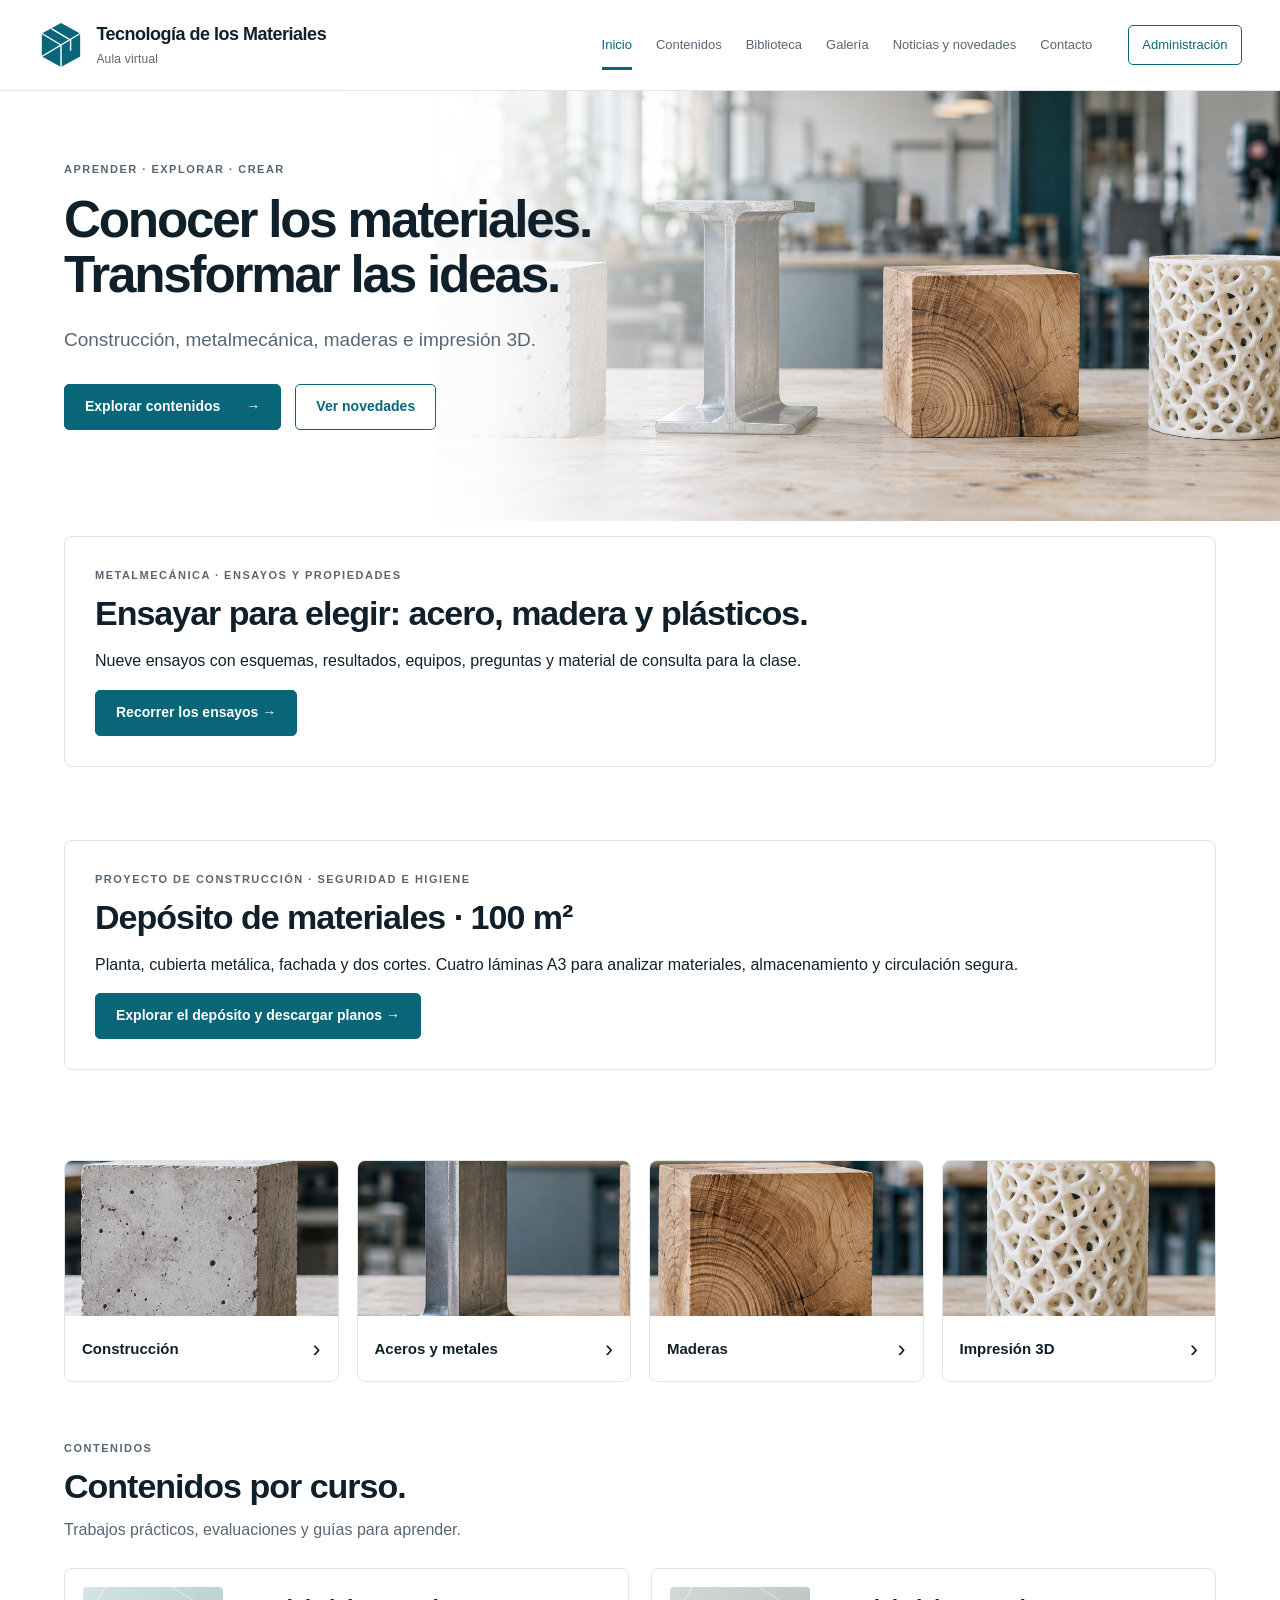
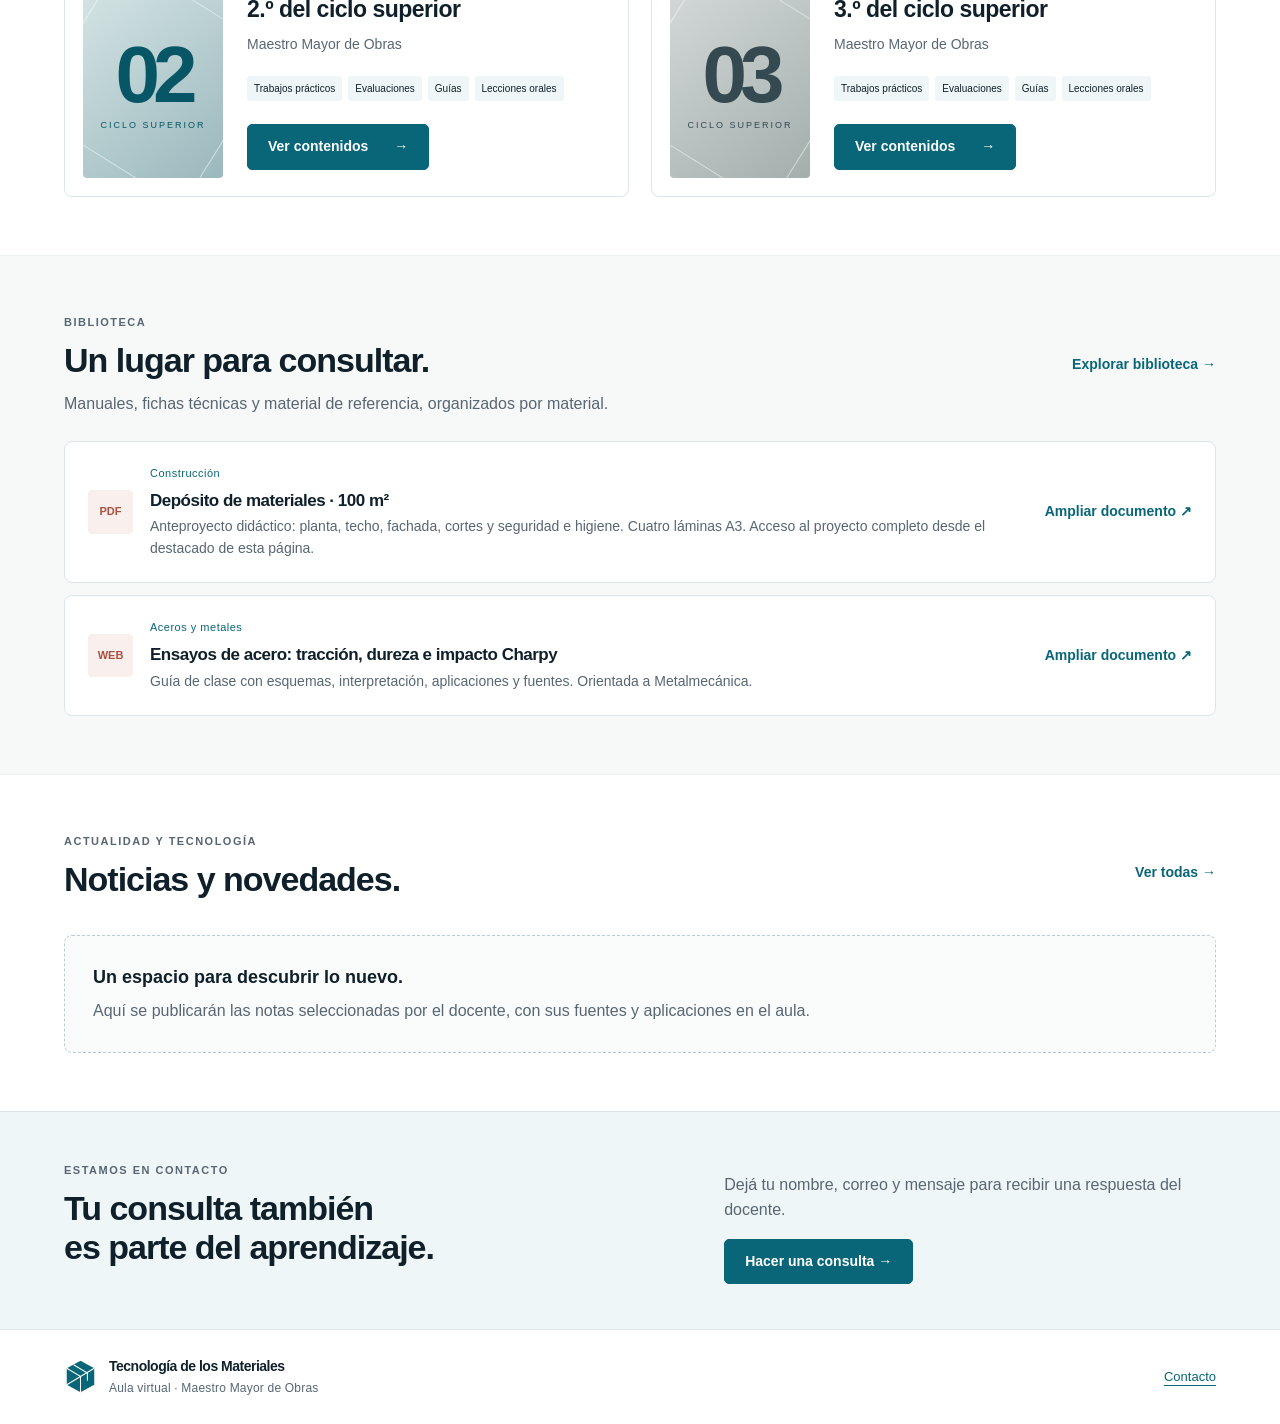
==== commit d063d621: "Agrega guía de ensayos de acero, madera y plásticos para Metalmecánica" ====
--- a/index.html
+++ b/index.html
@@ -1 +1 @@
-<!doctype html><html lang="es-AR"><head><meta charset="utf-8"><meta name="viewport" content="width=device-width,initial-scale=1"><meta name="theme-color" content="#086678"><meta name="description" content="Aula virtual de Tecnología de los Materiales: construcción, aceros y metales, maderas e impresión 3D. Recursos para Maestro Mayor de Obras."><title>Inicio · Tecnología de los Materiales</title><link rel="icon" href="assets/img/marca.svg" type="image/svg+xml"><link rel="stylesheet" href="assets/css/style.css"><script src="assets/js/app.js" defer></script></head><body><a class="skip" href="#principal">Saltar al contenido</a><header class="site-header"><div class="header-inner"><a class="brand" href="index.html"><svg viewBox="0 0 48 48" aria-hidden="true"><path fill="#086678" d="M24 1 44 12v24L24 47 4 36V12Z"/><path fill="none" stroke="white" stroke-width="1.5" d="m4 12 20 12 20-12M24 24v23M4 36l40-24M14 7l20 12v11"/></svg><span>Tecnología de los Materiales<small>Aula virtual</small></span></a><button class="menu-toggle" aria-expanded="false" aria-controls="navigation" aria-label="Abrir menú">☰</button><nav id="navigation" aria-label="Navegación principal"><a href="index.html" aria-current="page">Inicio</a><a href="contenidos.html">Contenidos</a><a href="biblioteca.html">Biblioteca</a><a href="galeria.html">Galería</a><a href="noticias.html">Noticias y novedades</a><a href="contacto.html">Contacto</a><a class="admin-link" href="administracion.html">Administración</a></nav></div></header><main id="principal"><section class="hero"><div class="hero-photo" role="img" aria-label="Muestras de hormigón, acero, madera y una pieza impresa en 3D"></div><div class="wrap hero-inner"><p class="eyebrow">APRENDER · EXPLORAR · CREAR</p><h1 data-home-title>Conocer los materiales.<br>Transformar las ideas.</h1><p data-home-subtitle>Construcción, metalmecánica, maderas e impresión 3D.</p><div class="actions"><a class="button" href="contenidos.html">Explorar contenidos <b>→</b></a><a class="button secondary" href="noticias.html">Ver novedades</a></div></div></section><section class="wrap section compact" id="proyecto-deposito"><div class="panel"><p class="eyebrow">PROYECTO DE CONSTRUCCIÓN · SEGURIDAD E HIGIENE</p><h2>Depósito de materiales · 100 m²</h2><p>Planta, cubierta metálica, fachada y dos cortes. Cuatro láminas A3 para analizar materiales, almacenamiento y circulación segura.</p><a class="button" href="deposito-100m2.html">Explorar el depósito y descargar planos →</a></div></section><section class="wrap material-grid" aria-label="Áreas de estudio"><a class="material-card" href="biblioteca.html?categoria=construccion"><div class="material-photo material-0" role="img" aria-label="Muestra de construcción"></div><strong>Construcción<span>›</span></strong></a><a class="material-card" href="biblioteca.html?categoria=metales"><div class="material-photo material-1" role="img" aria-label="Muestra de aceros y metales"></div><strong>Aceros y metales<span>›</span></strong></a><a class="material-card" href="biblioteca.html?categoria=maderas"><div class="material-photo material-2" role="img" aria-label="Muestra de maderas"></div><strong>Maderas<span>›</span></strong></a><a class="material-card" href="biblioteca.html?categoria=impresion3d"><div class="material-photo material-3" role="img" aria-label="Muestra de impresión 3d"></div><strong>Impresión 3D<span>›</span></strong></a></section><section class="wrap section"><p class="eyebrow">CONTENIDOS</p><h2>Contenidos por curso.</h2><p class="section-intro">Trabajos prácticos, evaluaciones y guías para aprender.</p><div class="course-grid"><a class="course-card" href="contenidos.html?curso=2"><div class="course-art art-2"><span>02</span><small>CICLO SUPERIOR</small></div><div><h3>2.º del ciclo superior</h3><p>Maestro Mayor de Obras</p><div class="mini-tags"><span>Trabajos prácticos</span><span>Evaluaciones</span><span>Guías</span><span>Lecciones orales</span></div><span class="button">Ver contenidos <b>→</b></span></div></a><a class="course-card" href="contenidos.html?curso=3"><div class="course-art art-3"><span>03</span><small>CICLO SUPERIOR</small></div><div><h3>3.º del ciclo superior</h3><p>Maestro Mayor de Obras</p><div class="mini-tags"><span>Trabajos prácticos</span><span>Evaluaciones</span><span>Guías</span><span>Lecciones orales</span></div><span class="button">Ver contenidos <b>→</b></span></div></a></div></section><section class="library-band"><div class="wrap section"><div class="section-top"><div><p class="eyebrow">BIBLIOTECA</p><h2>Un lugar para consultar.</h2><p class="section-intro">Manuales, fichas técnicas y material de referencia, organizados por material.</p></div><a class="text-link" href="biblioteca.html">Explorar biblioteca →</a></div><div id="home-library" class="resource-list" aria-live="polite"></div></div></section><section class="wrap section"><div class="section-top"><div><p class="eyebrow">ACTUALIDAD Y TECNOLOGÍA</p><h2>Noticias y novedades.</h2></div><a class="text-link" href="noticias.html">Ver todas →</a></div><div id="home-news" class="news-grid" aria-live="polite"></div></section><section class="contact-band"><div class="wrap contact-teaser"><div><p class="eyebrow">ESTAMOS EN CONTACTO</p><h2>Tu consulta también<br>es parte del aprendizaje.</h2></div><div><p>Dejá tu nombre, correo y mensaje para recibir una respuesta del docente.</p><a class="button" href="contacto.html">Hacer una consulta →</a></div></div></section></main><footer><div class="wrap footer-inner"><a class="brand footer-brand" href="index.html"><svg viewBox="0 0 48 48" aria-hidden="true"><path fill="#086678" d="M24 1 44 12v24L24 47 4 36V12Z"/><path fill="none" stroke="white" stroke-width="1.5" d="m4 12 20 12 20-12M24 24v23M4 36l40-24M14 7l20 12v11"/></svg><span>Tecnología de los Materiales<small>Aula virtual · Maestro Mayor de Obras</small></span></a><div><a href="contacto.html">Contacto</a><a data-instagram hidden target="_blank" rel="noopener noreferrer">Instagram ↗</a></div></div></footer><script src="assets/js/visor.js" defer></script><script src="assets/js/pages.js" defer></script></body></html>+<!doctype html><html lang="es-AR"><head><meta charset="utf-8"><meta name="viewport" content="width=device-width,initial-scale=1"><meta name="theme-color" content="#086678"><meta name="description" content="Aula virtual de Tecnología de los Materiales: construcción, aceros y metales, maderas e impresión 3D. Recursos para Maestro Mayor de Obras."><title>Inicio · Tecnología de los Materiales</title><link rel="icon" href="assets/img/marca.svg" type="image/svg+xml"><link rel="stylesheet" href="assets/css/style.css"><script src="assets/js/app.js" defer></script></head><body><a class="skip" href="#principal">Saltar al contenido</a><header class="site-header"><div class="header-inner"><a class="brand" href="index.html"><svg viewBox="0 0 48 48" aria-hidden="true"><path fill="#086678" d="M24 1 44 12v24L24 47 4 36V12Z"/><path fill="none" stroke="white" stroke-width="1.5" d="m4 12 20 12 20-12M24 24v23M4 36l40-24M14 7l20 12v11"/></svg><span>Tecnología de los Materiales<small>Aula virtual</small></span></a><button class="menu-toggle" aria-expanded="false" aria-controls="navigation" aria-label="Abrir menú">☰</button><nav id="navigation" aria-label="Navegación principal"><a href="index.html" aria-current="page">Inicio</a><a href="contenidos.html">Contenidos</a><a href="biblioteca.html">Biblioteca</a><a href="galeria.html">Galería</a><a href="noticias.html">Noticias y novedades</a><a href="contacto.html">Contacto</a><a class="admin-link" href="administracion.html">Administración</a></nav></div></header><main id="principal"><section class="hero"><div class="hero-photo" role="img" aria-label="Muestras de hormigón, acero, madera y una pieza impresa en 3D"></div><div class="wrap hero-inner"><p class="eyebrow">APRENDER · EXPLORAR · CREAR</p><h1 data-home-title>Conocer los materiales.<br>Transformar las ideas.</h1><p data-home-subtitle>Construcción, metalmecánica, maderas e impresión 3D.</p><div class="actions"><a class="button" href="contenidos.html">Explorar contenidos <b>→</b></a><a class="button secondary" href="noticias.html">Ver novedades</a></div></div></section><section class="wrap section compact" id="ensayos-materiales"><div class="panel"><p class="eyebrow">METALMECÁNICA · ENSAYOS Y PROPIEDADES</p><h2>Ensayar para elegir: acero, madera y plásticos.</h2><p>Nueve ensayos con esquemas, resultados, equipos, preguntas y material de consulta para la clase.</p><a class="button" href="ensayos-materiales.html">Recorrer los ensayos →</a></div></section><section class="wrap section compact" id="proyecto-deposito"><div class="panel"><p class="eyebrow">PROYECTO DE CONSTRUCCIÓN · SEGURIDAD E HIGIENE</p><h2>Depósito de materiales · 100 m²</h2><p>Planta, cubierta metálica, fachada y dos cortes. Cuatro láminas A3 para analizar materiales, almacenamiento y circulación segura.</p><a class="button" href="deposito-100m2.html">Explorar el depósito y descargar planos →</a></div></section><section class="wrap material-grid" aria-label="Áreas de estudio"><a class="material-card" href="biblioteca.html?categoria=construccion"><div class="material-photo material-0" role="img" aria-label="Muestra de construcción"></div><strong>Construcción<span>›</span></strong></a><a class="material-card" href="biblioteca.html?categoria=metales"><div class="material-photo material-1" role="img" aria-label="Muestra de aceros y metales"></div><strong>Aceros y metales<span>›</span></strong></a><a class="material-card" href="biblioteca.html?categoria=maderas"><div class="material-photo material-2" role="img" aria-label="Muestra de maderas"></div><strong>Maderas<span>›</span></strong></a><a class="material-card" href="biblioteca.html?categoria=impresion3d"><div class="material-photo material-3" role="img" aria-label="Muestra de impresión 3d"></div><strong>Impresión 3D<span>›</span></strong></a></section><section class="wrap section"><p class="eyebrow">CONTENIDOS</p><h2>Contenidos por curso.</h2><p class="section-intro">Trabajos prácticos, evaluaciones y guías para aprender.</p><div class="course-grid"><a class="course-card" href="contenidos.html?curso=2"><div class="course-art art-2"><span>02</span><small>CICLO SUPERIOR</small></div><div><h3>2.º del ciclo superior</h3><p>Maestro Mayor de Obras</p><div class="mini-tags"><span>Trabajos prácticos</span><span>Evaluaciones</span><span>Guías</span><span>Lecciones orales</span></div><span class="button">Ver contenidos <b>→</b></span></div></a><a class="course-card" href="contenidos.html?curso=3"><div class="course-art art-3"><span>03</span><small>CICLO SUPERIOR</small></div><div><h3>3.º del ciclo superior</h3><p>Maestro Mayor de Obras</p><div class="mini-tags"><span>Trabajos prácticos</span><span>Evaluaciones</span><span>Guías</span><span>Lecciones orales</span></div><span class="button">Ver contenidos <b>→</b></span></div></a></div></section><section class="library-band"><div class="wrap section"><div class="section-top"><div><p class="eyebrow">BIBLIOTECA</p><h2>Un lugar para consultar.</h2><p class="section-intro">Manuales, fichas técnicas y material de referencia, organizados por material.</p></div><a class="text-link" href="biblioteca.html">Explorar biblioteca →</a></div><div id="home-library" class="resource-list" aria-live="polite"></div></div></section><section class="wrap section"><div class="section-top"><div><p class="eyebrow">ACTUALIDAD Y TECNOLOGÍA</p><h2>Noticias y novedades.</h2></div><a class="text-link" href="noticias.html">Ver todas →</a></div><div id="home-news" class="news-grid" aria-live="polite"></div></section><section class="contact-band"><div class="wrap contact-teaser"><div><p class="eyebrow">ESTAMOS EN CONTACTO</p><h2>Tu consulta también<br>es parte del aprendizaje.</h2></div><div><p>Dejá tu nombre, correo y mensaje para recibir una respuesta del docente.</p><a class="button" href="contacto.html">Hacer una consulta →</a></div></div></section></main><footer><div class="wrap footer-inner"><a class="brand footer-brand" href="index.html"><svg viewBox="0 0 48 48" aria-hidden="true"><path fill="#086678" d="M24 1 44 12v24L24 47 4 36V12Z"/><path fill="none" stroke="white" stroke-width="1.5" d="m4 12 20 12 20-12M24 24v23M4 36l40-24M14 7l20 12v11"/></svg><span>Tecnología de los Materiales<small>Aula virtual · Maestro Mayor de Obras</small></span></a><div><a href="contacto.html">Contacto</a><a data-instagram hidden target="_blank" rel="noopener noreferrer">Instagram ↗</a></div></div></footer><script src="assets/js/visor.js" defer></script><script src="assets/js/pages.js" defer></script></body></html>
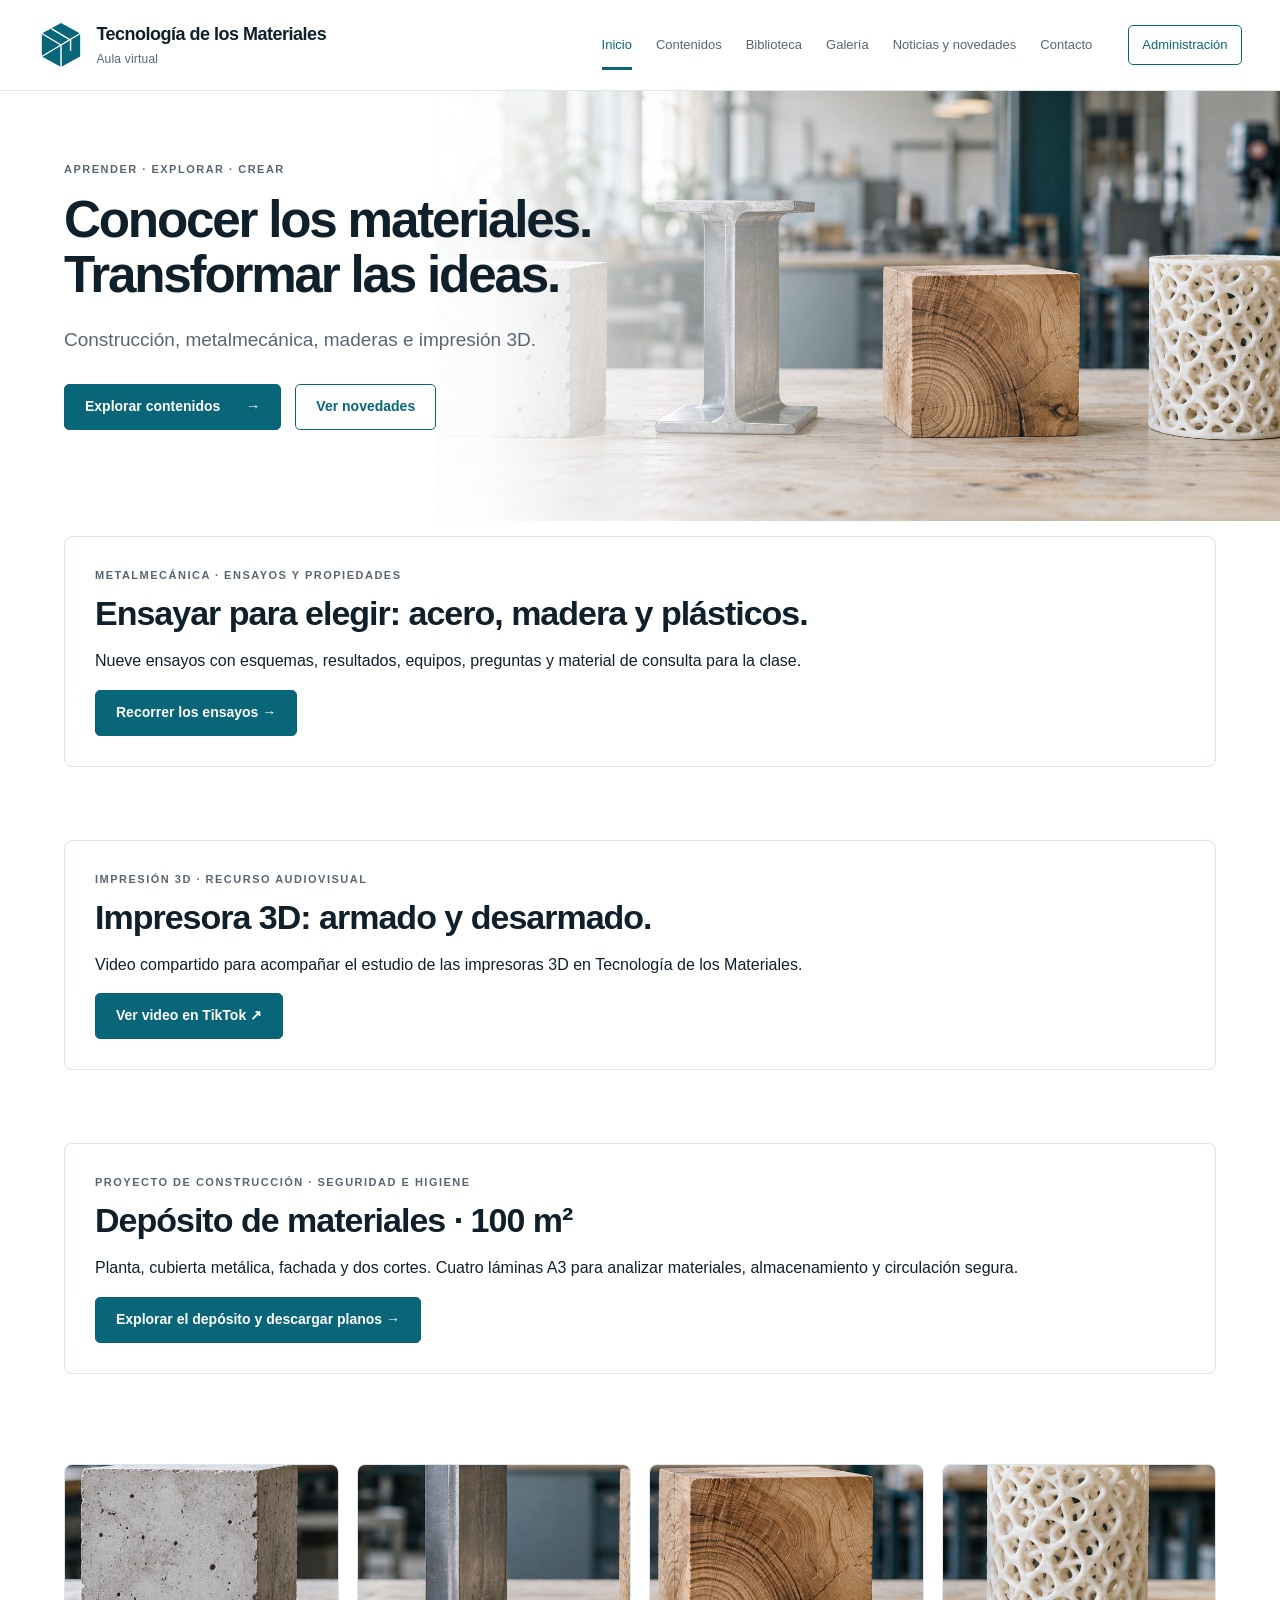
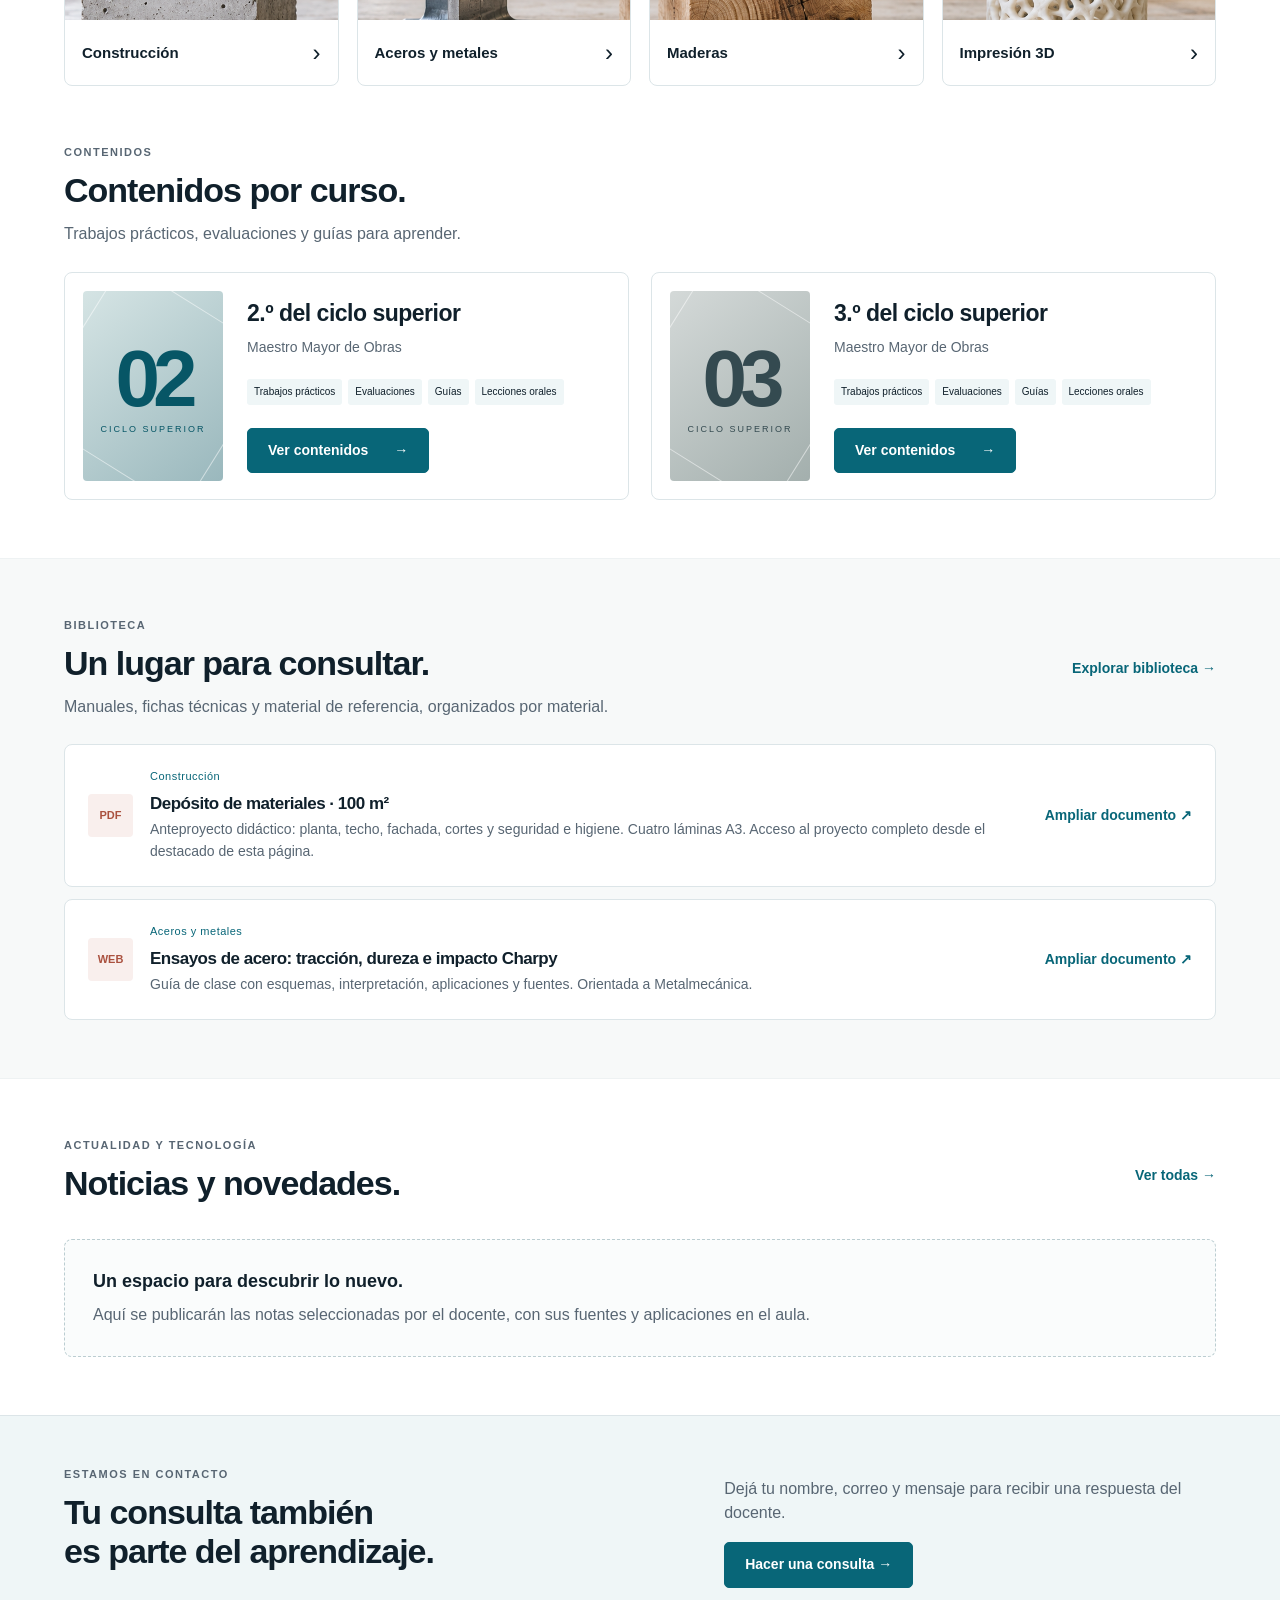
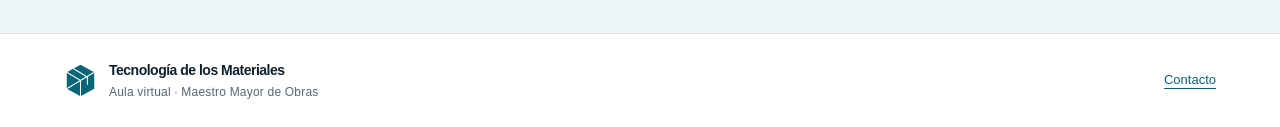
==== commit b9a477ed: "Agrega video de armado y desarmado de impresora 3D" ====
--- a/index.html
+++ b/index.html
@@ -1 +1 @@
-<!doctype html><html lang="es-AR"><head><meta charset="utf-8"><meta name="viewport" content="width=device-width,initial-scale=1"><meta name="theme-color" content="#086678"><meta name="description" content="Aula virtual de Tecnología de los Materiales: construcción, aceros y metales, maderas e impresión 3D. Recursos para Maestro Mayor de Obras."><title>Inicio · Tecnología de los Materiales</title><link rel="icon" href="assets/img/marca.svg" type="image/svg+xml"><link rel="stylesheet" href="assets/css/style.css"><script src="assets/js/app.js" defer></script></head><body><a class="skip" href="#principal">Saltar al contenido</a><header class="site-header"><div class="header-inner"><a class="brand" href="index.html"><svg viewBox="0 0 48 48" aria-hidden="true"><path fill="#086678" d="M24 1 44 12v24L24 47 4 36V12Z"/><path fill="none" stroke="white" stroke-width="1.5" d="m4 12 20 12 20-12M24 24v23M4 36l40-24M14 7l20 12v11"/></svg><span>Tecnología de los Materiales<small>Aula virtual</small></span></a><button class="menu-toggle" aria-expanded="false" aria-controls="navigation" aria-label="Abrir menú">☰</button><nav id="navigation" aria-label="Navegación principal"><a href="index.html" aria-current="page">Inicio</a><a href="contenidos.html">Contenidos</a><a href="biblioteca.html">Biblioteca</a><a href="galeria.html">Galería</a><a href="noticias.html">Noticias y novedades</a><a href="contacto.html">Contacto</a><a class="admin-link" href="administracion.html">Administración</a></nav></div></header><main id="principal"><section class="hero"><div class="hero-photo" role="img" aria-label="Muestras de hormigón, acero, madera y una pieza impresa en 3D"></div><div class="wrap hero-inner"><p class="eyebrow">APRENDER · EXPLORAR · CREAR</p><h1 data-home-title>Conocer los materiales.<br>Transformar las ideas.</h1><p data-home-subtitle>Construcción, metalmecánica, maderas e impresión 3D.</p><div class="actions"><a class="button" href="contenidos.html">Explorar contenidos <b>→</b></a><a class="button secondary" href="noticias.html">Ver novedades</a></div></div></section><section class="wrap section compact" id="ensayos-materiales"><div class="panel"><p class="eyebrow">METALMECÁNICA · ENSAYOS Y PROPIEDADES</p><h2>Ensayar para elegir: acero, madera y plásticos.</h2><p>Nueve ensayos con esquemas, resultados, equipos, preguntas y material de consulta para la clase.</p><a class="button" href="ensayos-materiales.html">Recorrer los ensayos →</a></div></section><section class="wrap section compact" id="proyecto-deposito"><div class="panel"><p class="eyebrow">PROYECTO DE CONSTRUCCIÓN · SEGURIDAD E HIGIENE</p><h2>Depósito de materiales · 100 m²</h2><p>Planta, cubierta metálica, fachada y dos cortes. Cuatro láminas A3 para analizar materiales, almacenamiento y circulación segura.</p><a class="button" href="deposito-100m2.html">Explorar el depósito y descargar planos →</a></div></section><section class="wrap material-grid" aria-label="Áreas de estudio"><a class="material-card" href="biblioteca.html?categoria=construccion"><div class="material-photo material-0" role="img" aria-label="Muestra de construcción"></div><strong>Construcción<span>›</span></strong></a><a class="material-card" href="biblioteca.html?categoria=metales"><div class="material-photo material-1" role="img" aria-label="Muestra de aceros y metales"></div><strong>Aceros y metales<span>›</span></strong></a><a class="material-card" href="biblioteca.html?categoria=maderas"><div class="material-photo material-2" role="img" aria-label="Muestra de maderas"></div><strong>Maderas<span>›</span></strong></a><a class="material-card" href="biblioteca.html?categoria=impresion3d"><div class="material-photo material-3" role="img" aria-label="Muestra de impresión 3d"></div><strong>Impresión 3D<span>›</span></strong></a></section><section class="wrap section"><p class="eyebrow">CONTENIDOS</p><h2>Contenidos por curso.</h2><p class="section-intro">Trabajos prácticos, evaluaciones y guías para aprender.</p><div class="course-grid"><a class="course-card" href="contenidos.html?curso=2"><div class="course-art art-2"><span>02</span><small>CICLO SUPERIOR</small></div><div><h3>2.º del ciclo superior</h3><p>Maestro Mayor de Obras</p><div class="mini-tags"><span>Trabajos prácticos</span><span>Evaluaciones</span><span>Guías</span><span>Lecciones orales</span></div><span class="button">Ver contenidos <b>→</b></span></div></a><a class="course-card" href="contenidos.html?curso=3"><div class="course-art art-3"><span>03</span><small>CICLO SUPERIOR</small></div><div><h3>3.º del ciclo superior</h3><p>Maestro Mayor de Obras</p><div class="mini-tags"><span>Trabajos prácticos</span><span>Evaluaciones</span><span>Guías</span><span>Lecciones orales</span></div><span class="button">Ver contenidos <b>→</b></span></div></a></div></section><section class="library-band"><div class="wrap section"><div class="section-top"><div><p class="eyebrow">BIBLIOTECA</p><h2>Un lugar para consultar.</h2><p class="section-intro">Manuales, fichas técnicas y material de referencia, organizados por material.</p></div><a class="text-link" href="biblioteca.html">Explorar biblioteca →</a></div><div id="home-library" class="resource-list" aria-live="polite"></div></div></section><section class="wrap section"><div class="section-top"><div><p class="eyebrow">ACTUALIDAD Y TECNOLOGÍA</p><h2>Noticias y novedades.</h2></div><a class="text-link" href="noticias.html">Ver todas →</a></div><div id="home-news" class="news-grid" aria-live="polite"></div></section><section class="contact-band"><div class="wrap contact-teaser"><div><p class="eyebrow">ESTAMOS EN CONTACTO</p><h2>Tu consulta también<br>es parte del aprendizaje.</h2></div><div><p>Dejá tu nombre, correo y mensaje para recibir una respuesta del docente.</p><a class="button" href="contacto.html">Hacer una consulta →</a></div></div></section></main><footer><div class="wrap footer-inner"><a class="brand footer-brand" href="index.html"><svg viewBox="0 0 48 48" aria-hidden="true"><path fill="#086678" d="M24 1 44 12v24L24 47 4 36V12Z"/><path fill="none" stroke="white" stroke-width="1.5" d="m4 12 20 12 20-12M24 24v23M4 36l40-24M14 7l20 12v11"/></svg><span>Tecnología de los Materiales<small>Aula virtual · Maestro Mayor de Obras</small></span></a><div><a href="contacto.html">Contacto</a><a data-instagram hidden target="_blank" rel="noopener noreferrer">Instagram ↗</a></div></div></footer><script src="assets/js/visor.js" defer></script><script src="assets/js/pages.js" defer></script></body></html>
+<!doctype html><html lang="es-AR"><head><meta charset="utf-8"><meta name="viewport" content="width=device-width,initial-scale=1"><meta name="theme-color" content="#086678"><meta name="description" content="Aula virtual de Tecnología de los Materiales: construcción, aceros y metales, maderas e impresión 3D. Recursos para Maestro Mayor de Obras."><title>Inicio · Tecnología de los Materiales</title><link rel="icon" href="assets/img/marca.svg" type="image/svg+xml"><link rel="stylesheet" href="assets/css/style.css"><script src="assets/js/app.js" defer></script></head><body><a class="skip" href="#principal">Saltar al contenido</a><header class="site-header"><div class="header-inner"><a class="brand" href="index.html"><svg viewBox="0 0 48 48" aria-hidden="true"><path fill="#086678" d="M24 1 44 12v24L24 47 4 36V12Z"/><path fill="none" stroke="white" stroke-width="1.5" d="m4 12 20 12 20-12M24 24v23M4 36l40-24M14 7l20 12v11"/></svg><span>Tecnología de los Materiales<small>Aula virtual</small></span></a><button class="menu-toggle" aria-expanded="false" aria-controls="navigation" aria-label="Abrir menú">☰</button><nav id="navigation" aria-label="Navegación principal"><a href="index.html" aria-current="page">Inicio</a><a href="contenidos.html">Contenidos</a><a href="biblioteca.html">Biblioteca</a><a href="galeria.html">Galería</a><a href="noticias.html">Noticias y novedades</a><a href="contacto.html">Contacto</a><a class="admin-link" href="administracion.html">Administración</a></nav></div></header><main id="principal"><section class="hero"><div class="hero-photo" role="img" aria-label="Muestras de hormigón, acero, madera y una pieza impresa en 3D"></div><div class="wrap hero-inner"><p class="eyebrow">APRENDER · EXPLORAR · CREAR</p><h1 data-home-title>Conocer los materiales.<br>Transformar las ideas.</h1><p data-home-subtitle>Construcción, metalmecánica, maderas e impresión 3D.</p><div class="actions"><a class="button" href="contenidos.html">Explorar contenidos <b>→</b></a><a class="button secondary" href="noticias.html">Ver novedades</a></div></div></section><section class="wrap section compact" id="ensayos-materiales"><div class="panel"><p class="eyebrow">METALMECÁNICA · ENSAYOS Y PROPIEDADES</p><h2>Ensayar para elegir: acero, madera y plásticos.</h2><p>Nueve ensayos con esquemas, resultados, equipos, preguntas y material de consulta para la clase.</p><a class="button" href="ensayos-materiales.html">Recorrer los ensayos →</a></div></section><section class="wrap section compact" id="impresora-3d"><div class="panel"><p class="eyebrow">IMPRESIÓN 3D · RECURSO AUDIOVISUAL</p><h2>Impresora 3D: armado y desarmado.</h2><p>Video compartido para acompañar el estudio de las impresoras 3D en Tecnología de los Materiales.</p><a class="button" href="https://vt.tiktok.com/ZSpmtphJb/" target="_blank" rel="noopener noreferrer">Ver video en TikTok ↗</a></div></section><section class="wrap section compact" id="proyecto-deposito"><div class="panel"><p class="eyebrow">PROYECTO DE CONSTRUCCIÓN · SEGURIDAD E HIGIENE</p><h2>Depósito de materiales · 100 m²</h2><p>Planta, cubierta metálica, fachada y dos cortes. Cuatro láminas A3 para analizar materiales, almacenamiento y circulación segura.</p><a class="button" href="deposito-100m2.html">Explorar el depósito y descargar planos →</a></div></section><section class="wrap material-grid" aria-label="Áreas de estudio"><a class="material-card" href="biblioteca.html?categoria=construccion"><div class="material-photo material-0" role="img" aria-label="Muestra de construcción"></div><strong>Construcción<span>›</span></strong></a><a class="material-card" href="biblioteca.html?categoria=metales"><div class="material-photo material-1" role="img" aria-label="Muestra de aceros y metales"></div><strong>Aceros y metales<span>›</span></strong></a><a class="material-card" href="biblioteca.html?categoria=maderas"><div class="material-photo material-2" role="img" aria-label="Muestra de maderas"></div><strong>Maderas<span>›</span></strong></a><a class="material-card" href="biblioteca.html?categoria=impresion3d"><div class="material-photo material-3" role="img" aria-label="Muestra de impresión 3d"></div><strong>Impresión 3D<span>›</span></strong></a></section><section class="wrap section"><p class="eyebrow">CONTENIDOS</p><h2>Contenidos por curso.</h2><p class="section-intro">Trabajos prácticos, evaluaciones y guías para aprender.</p><div class="course-grid"><a class="course-card" href="contenidos.html?curso=2"><div class="course-art art-2"><span>02</span><small>CICLO SUPERIOR</small></div><div><h3>2.º del ciclo superior</h3><p>Maestro Mayor de Obras</p><div class="mini-tags"><span>Trabajos prácticos</span><span>Evaluaciones</span><span>Guías</span><span>Lecciones orales</span></div><span class="button">Ver contenidos <b>→</b></span></div></a><a class="course-card" href="contenidos.html?curso=3"><div class="course-art art-3"><span>03</span><small>CICLO SUPERIOR</small></div><div><h3>3.º del ciclo superior</h3><p>Maestro Mayor de Obras</p><div class="mini-tags"><span>Trabajos prácticos</span><span>Evaluaciones</span><span>Guías</span><span>Lecciones orales</span></div><span class="button">Ver contenidos <b>→</b></span></div></a></div></section><section class="library-band"><div class="wrap section"><div class="section-top"><div><p class="eyebrow">BIBLIOTECA</p><h2>Un lugar para consultar.</h2><p class="section-intro">Manuales, fichas técnicas y material de referencia, organizados por material.</p></div><a class="text-link" href="biblioteca.html">Explorar biblioteca →</a></div><div id="home-library" class="resource-list" aria-live="polite"></div></div></section><section class="wrap section"><div class="section-top"><div><p class="eyebrow">ACTUALIDAD Y TECNOLOGÍA</p><h2>Noticias y novedades.</h2></div><a class="text-link" href="noticias.html">Ver todas →</a></div><div id="home-news" class="news-grid" aria-live="polite"></div></section><section class="contact-band"><div class="wrap contact-teaser"><div><p class="eyebrow">ESTAMOS EN CONTACTO</p><h2>Tu consulta también<br>es parte del aprendizaje.</h2></div><div><p>Dejá tu nombre, correo y mensaje para recibir una respuesta del docente.</p><a class="button" href="contacto.html">Hacer una consulta →</a></div></div></section></main><footer><div class="wrap footer-inner"><a class="brand footer-brand" href="index.html"><svg viewBox="0 0 48 48" aria-hidden="true"><path fill="#086678" d="M24 1 44 12v24L24 47 4 36V12Z"/><path fill="none" stroke="white" stroke-width="1.5" d="m4 12 20 12 20-12M24 24v23M4 36l40-24M14 7l20 12v11"/></svg><span>Tecnología de los Materiales<small>Aula virtual · Maestro Mayor de Obras</small></span></a><div><a href="contacto.html">Contacto</a><a data-instagram hidden target="_blank" rel="noopener noreferrer">Instagram ↗</a></div></div></footer><script src="assets/js/visor.js" defer></script><script src="assets/js/pages.js" defer></script></body></html>
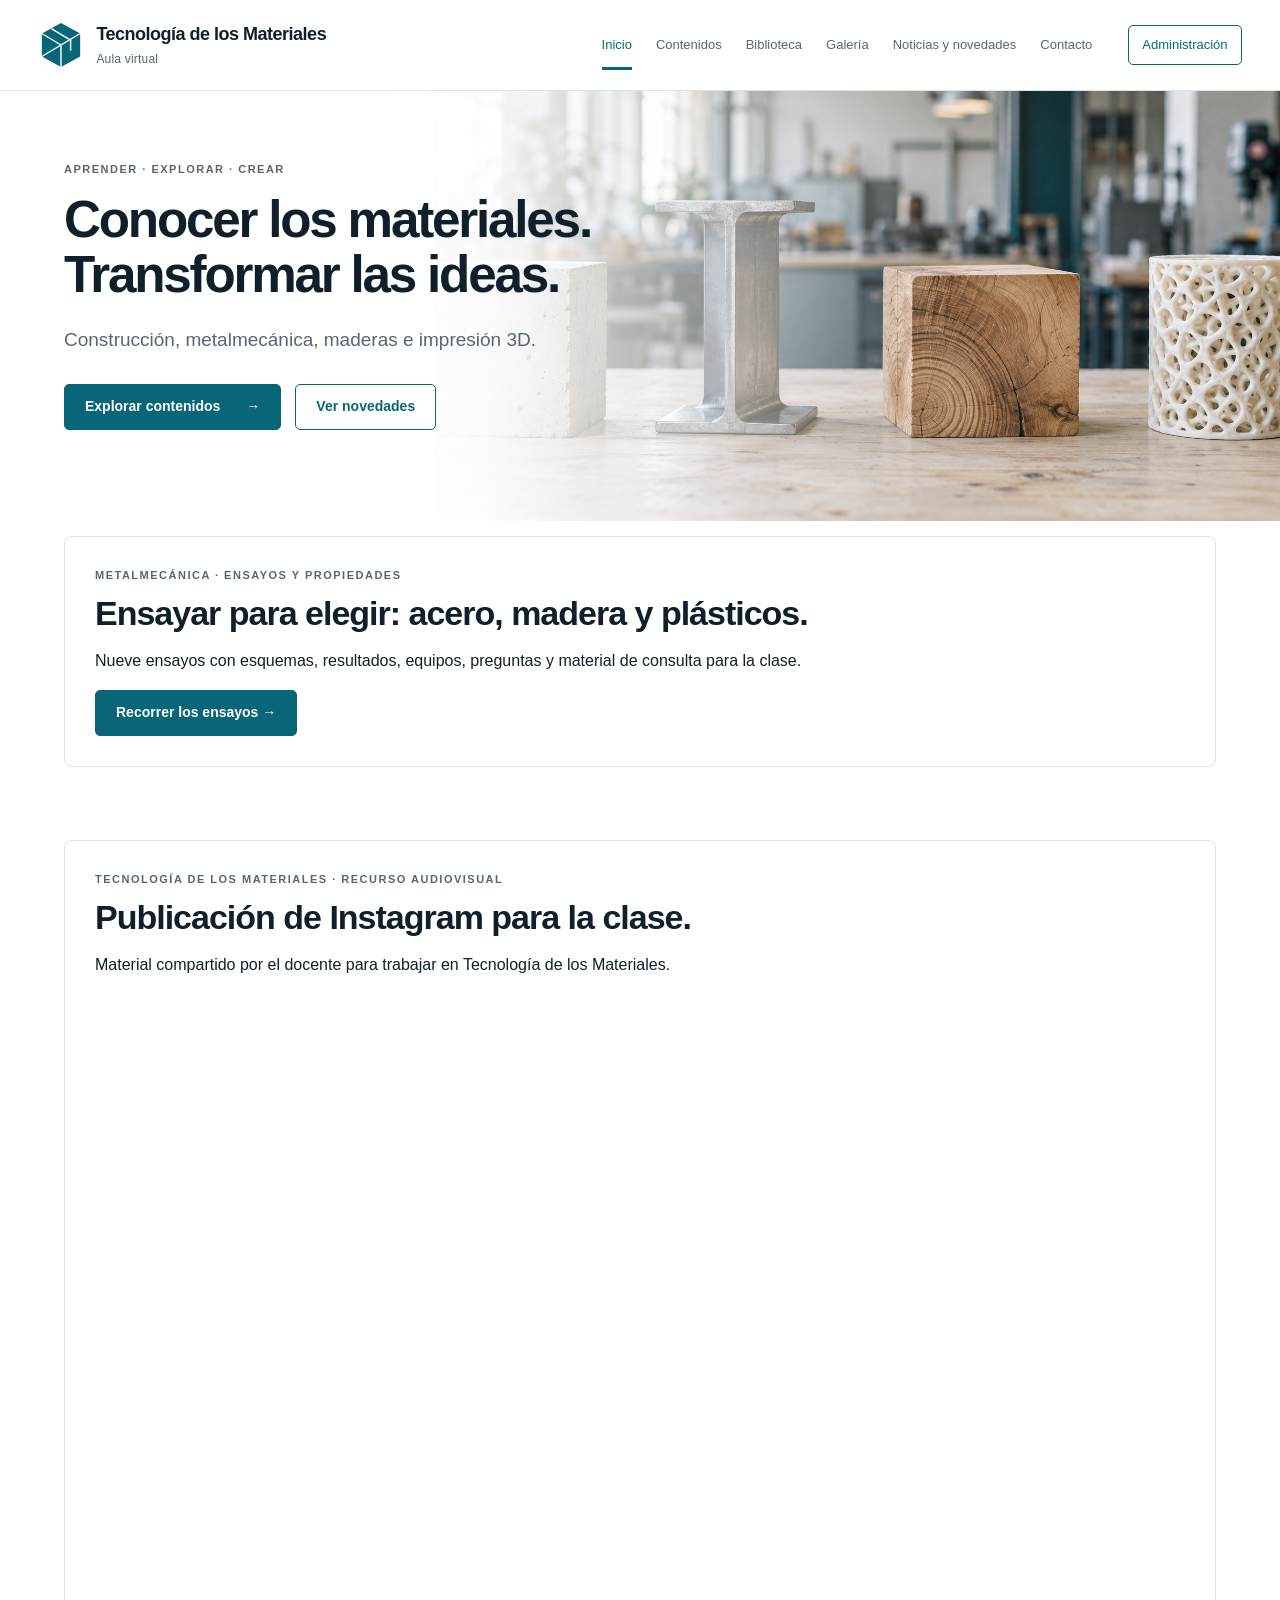
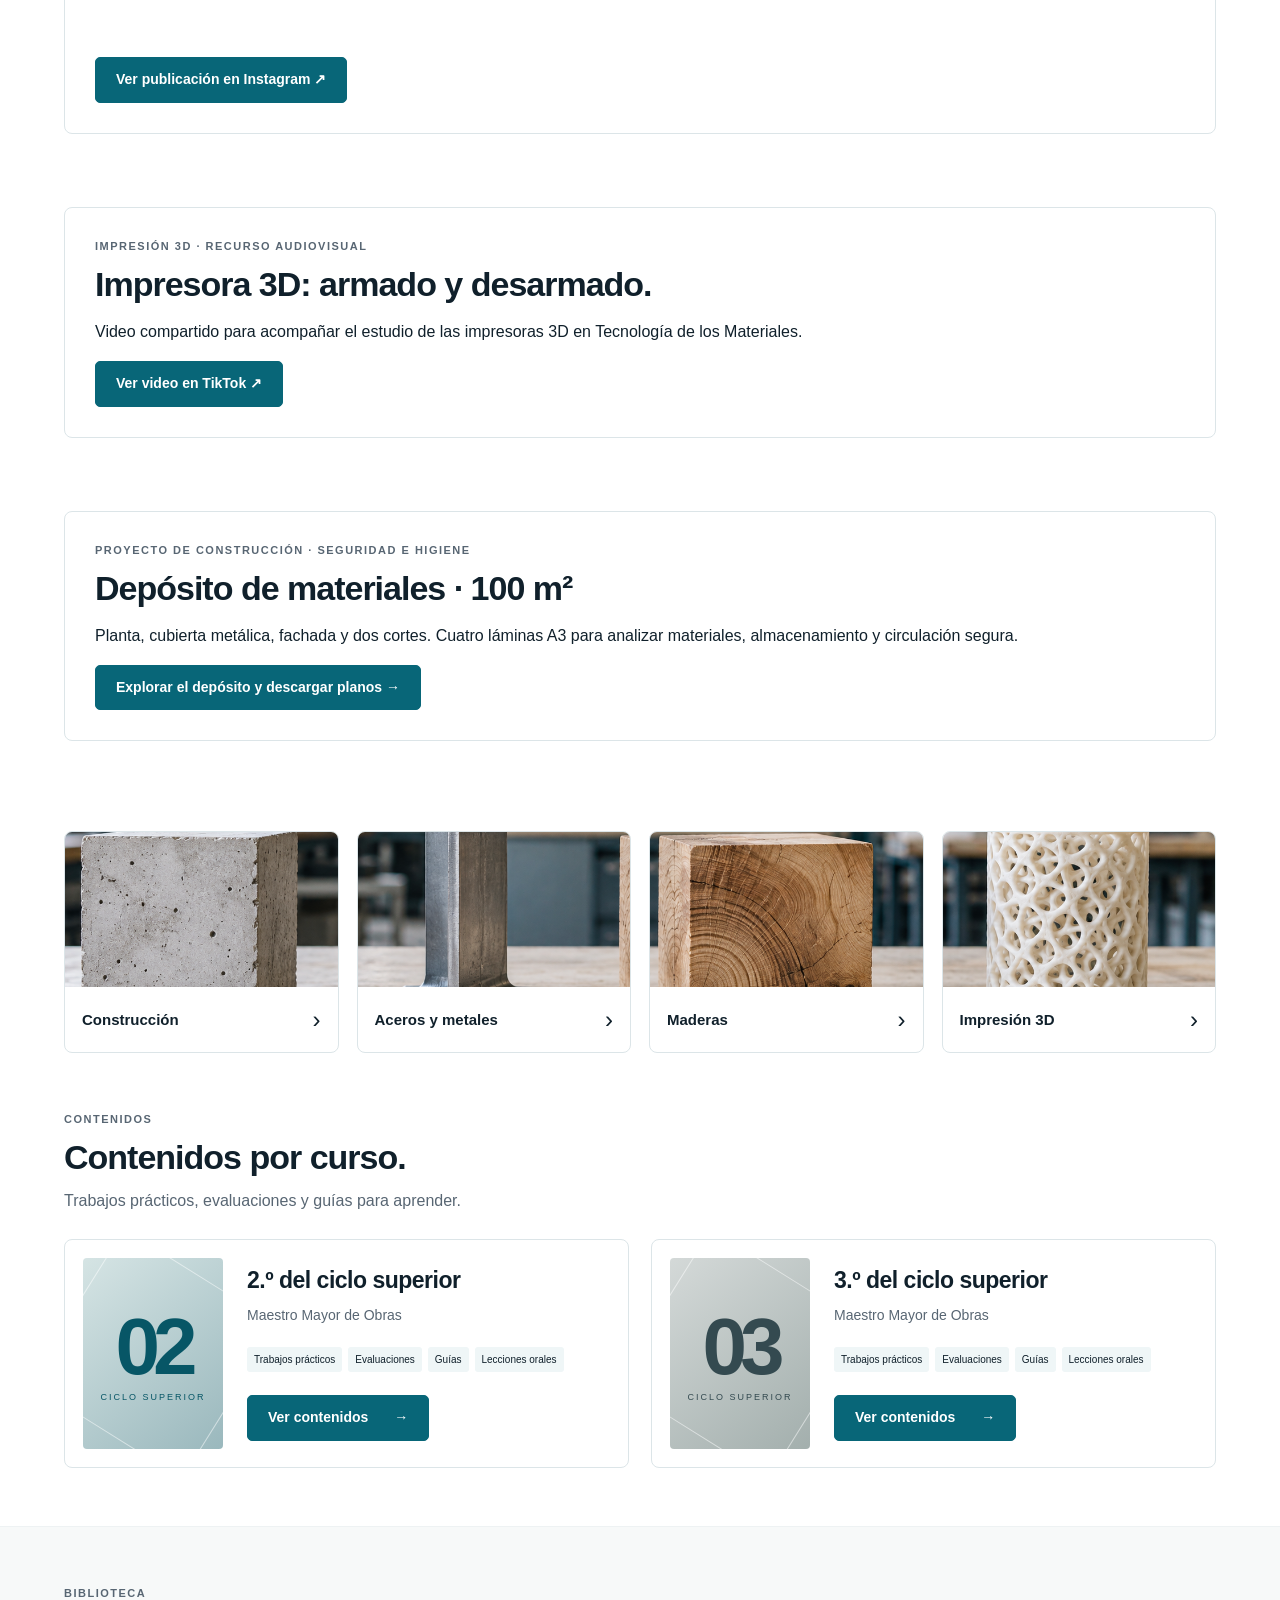
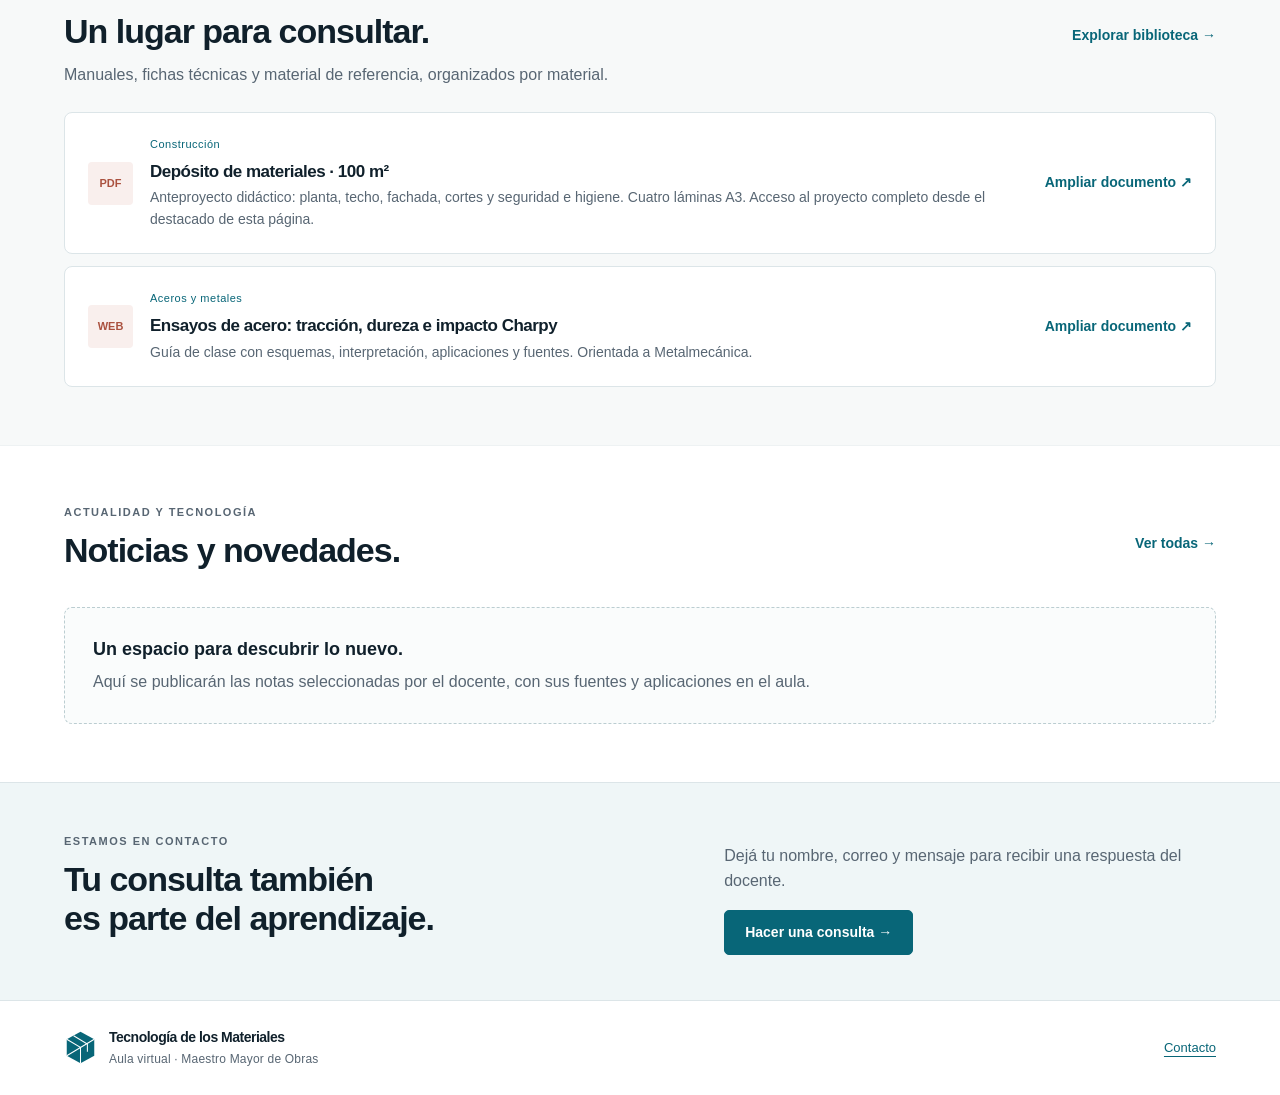
==== commit 4d1240ae: "Agregar publicación de Instagram como recurso de Tecnología de los Materiales" ====
--- a/index.html
+++ b/index.html
@@ -1 +1 @@
-<!doctype html><html lang="es-AR"><head><meta charset="utf-8"><meta name="viewport" content="width=device-width,initial-scale=1"><meta name="theme-color" content="#086678"><meta name="description" content="Aula virtual de Tecnología de los Materiales: construcción, aceros y metales, maderas e impresión 3D. Recursos para Maestro Mayor de Obras."><title>Inicio · Tecnología de los Materiales</title><link rel="icon" href="assets/img/marca.svg" type="image/svg+xml"><link rel="stylesheet" href="assets/css/style.css"><script src="assets/js/app.js" defer></script></head><body><a class="skip" href="#principal">Saltar al contenido</a><header class="site-header"><div class="header-inner"><a class="brand" href="index.html"><svg viewBox="0 0 48 48" aria-hidden="true"><path fill="#086678" d="M24 1 44 12v24L24 47 4 36V12Z"/><path fill="none" stroke="white" stroke-width="1.5" d="m4 12 20 12 20-12M24 24v23M4 36l40-24M14 7l20 12v11"/></svg><span>Tecnología de los Materiales<small>Aula virtual</small></span></a><button class="menu-toggle" aria-expanded="false" aria-controls="navigation" aria-label="Abrir menú">☰</button><nav id="navigation" aria-label="Navegación principal"><a href="index.html" aria-current="page">Inicio</a><a href="contenidos.html">Contenidos</a><a href="biblioteca.html">Biblioteca</a><a href="galeria.html">Galería</a><a href="noticias.html">Noticias y novedades</a><a href="contacto.html">Contacto</a><a class="admin-link" href="administracion.html">Administración</a></nav></div></header><main id="principal"><section class="hero"><div class="hero-photo" role="img" aria-label="Muestras de hormigón, acero, madera y una pieza impresa en 3D"></div><div class="wrap hero-inner"><p class="eyebrow">APRENDER · EXPLORAR · CREAR</p><h1 data-home-title>Conocer los materiales.<br>Transformar las ideas.</h1><p data-home-subtitle>Construcción, metalmecánica, maderas e impresión 3D.</p><div class="actions"><a class="button" href="contenidos.html">Explorar contenidos <b>→</b></a><a class="button secondary" href="noticias.html">Ver novedades</a></div></div></section><section class="wrap section compact" id="ensayos-materiales"><div class="panel"><p class="eyebrow">METALMECÁNICA · ENSAYOS Y PROPIEDADES</p><h2>Ensayar para elegir: acero, madera y plásticos.</h2><p>Nueve ensayos con esquemas, resultados, equipos, preguntas y material de consulta para la clase.</p><a class="button" href="ensayos-materiales.html">Recorrer los ensayos →</a></div></section><section class="wrap section compact" id="impresora-3d"><div class="panel"><p class="eyebrow">IMPRESIÓN 3D · RECURSO AUDIOVISUAL</p><h2>Impresora 3D: armado y desarmado.</h2><p>Video compartido para acompañar el estudio de las impresoras 3D en Tecnología de los Materiales.</p><a class="button" href="https://vt.tiktok.com/ZSpmtphJb/" target="_blank" rel="noopener noreferrer">Ver video en TikTok ↗</a></div></section><section class="wrap section compact" id="proyecto-deposito"><div class="panel"><p class="eyebrow">PROYECTO DE CONSTRUCCIÓN · SEGURIDAD E HIGIENE</p><h2>Depósito de materiales · 100 m²</h2><p>Planta, cubierta metálica, fachada y dos cortes. Cuatro láminas A3 para analizar materiales, almacenamiento y circulación segura.</p><a class="button" href="deposito-100m2.html">Explorar el depósito y descargar planos →</a></div></section><section class="wrap material-grid" aria-label="Áreas de estudio"><a class="material-card" href="biblioteca.html?categoria=construccion"><div class="material-photo material-0" role="img" aria-label="Muestra de construcción"></div><strong>Construcción<span>›</span></strong></a><a class="material-card" href="biblioteca.html?categoria=metales"><div class="material-photo material-1" role="img" aria-label="Muestra de aceros y metales"></div><strong>Aceros y metales<span>›</span></strong></a><a class="material-card" href="biblioteca.html?categoria=maderas"><div class="material-photo material-2" role="img" aria-label="Muestra de maderas"></div><strong>Maderas<span>›</span></strong></a><a class="material-card" href="biblioteca.html?categoria=impresion3d"><div class="material-photo material-3" role="img" aria-label="Muestra de impresión 3d"></div><strong>Impresión 3D<span>›</span></strong></a></section><section class="wrap section"><p class="eyebrow">CONTENIDOS</p><h2>Contenidos por curso.</h2><p class="section-intro">Trabajos prácticos, evaluaciones y guías para aprender.</p><div class="course-grid"><a class="course-card" href="contenidos.html?curso=2"><div class="course-art art-2"><span>02</span><small>CICLO SUPERIOR</small></div><div><h3>2.º del ciclo superior</h3><p>Maestro Mayor de Obras</p><div class="mini-tags"><span>Trabajos prácticos</span><span>Evaluaciones</span><span>Guías</span><span>Lecciones orales</span></div><span class="button">Ver contenidos <b>→</b></span></div></a><a class="course-card" href="contenidos.html?curso=3"><div class="course-art art-3"><span>03</span><small>CICLO SUPERIOR</small></div><div><h3>3.º del ciclo superior</h3><p>Maestro Mayor de Obras</p><div class="mini-tags"><span>Trabajos prácticos</span><span>Evaluaciones</span><span>Guías</span><span>Lecciones orales</span></div><span class="button">Ver contenidos <b>→</b></span></div></a></div></section><section class="library-band"><div class="wrap section"><div class="section-top"><div><p class="eyebrow">BIBLIOTECA</p><h2>Un lugar para consultar.</h2><p class="section-intro">Manuales, fichas técnicas y material de referencia, organizados por material.</p></div><a class="text-link" href="biblioteca.html">Explorar biblioteca →</a></div><div id="home-library" class="resource-list" aria-live="polite"></div></div></section><section class="wrap section"><div class="section-top"><div><p class="eyebrow">ACTUALIDAD Y TECNOLOGÍA</p><h2>Noticias y novedades.</h2></div><a class="text-link" href="noticias.html">Ver todas →</a></div><div id="home-news" class="news-grid" aria-live="polite"></div></section><section class="contact-band"><div class="wrap contact-teaser"><div><p class="eyebrow">ESTAMOS EN CONTACTO</p><h2>Tu consulta también<br>es parte del aprendizaje.</h2></div><div><p>Dejá tu nombre, correo y mensaje para recibir una respuesta del docente.</p><a class="button" href="contacto.html">Hacer una consulta →</a></div></div></section></main><footer><div class="wrap footer-inner"><a class="brand footer-brand" href="index.html"><svg viewBox="0 0 48 48" aria-hidden="true"><path fill="#086678" d="M24 1 44 12v24L24 47 4 36V12Z"/><path fill="none" stroke="white" stroke-width="1.5" d="m4 12 20 12 20-12M24 24v23M4 36l40-24M14 7l20 12v11"/></svg><span>Tecnología de los Materiales<small>Aula virtual · Maestro Mayor de Obras</small></span></a><div><a href="contacto.html">Contacto</a><a data-instagram hidden target="_blank" rel="noopener noreferrer">Instagram ↗</a></div></div></footer><script src="assets/js/visor.js" defer></script><script src="assets/js/pages.js" defer></script></body></html>
+<!doctype html><html lang="es-AR"><head><meta charset="utf-8"><meta name="viewport" content="width=device-width,initial-scale=1"><meta name="theme-color" content="#086678"><meta name="description" content="Aula virtual de Tecnología de los Materiales: construcción, aceros y metales, maderas e impresión 3D. Recursos para Maestro Mayor de Obras."><title>Inicio · Tecnología de los Materiales</title><link rel="icon" href="assets/img/marca.svg" type="image/svg+xml"><link rel="stylesheet" href="assets/css/style.css"><script src="assets/js/app.js" defer></script></head><body><a class="skip" href="#principal">Saltar al contenido</a><header class="site-header"><div class="header-inner"><a class="brand" href="index.html"><svg viewBox="0 0 48 48" aria-hidden="true"><path fill="#086678" d="M24 1 44 12v24L24 47 4 36V12Z"/><path fill="none" stroke="white" stroke-width="1.5" d="m4 12 20 12 20-12M24 24v23M4 36l40-24M14 7l20 12v11"/></svg><span>Tecnología de los Materiales<small>Aula virtual</small></span></a><button class="menu-toggle" aria-expanded="false" aria-controls="navigation" aria-label="Abrir menú">☰</button><nav id="navigation" aria-label="Navegación principal"><a href="index.html" aria-current="page">Inicio</a><a href="contenidos.html">Contenidos</a><a href="biblioteca.html">Biblioteca</a><a href="galeria.html">Galería</a><a href="noticias.html">Noticias y novedades</a><a href="contacto.html">Contacto</a><a class="admin-link" href="administracion.html">Administración</a></nav></div></header><main id="principal"><section class="hero"><div class="hero-photo" role="img" aria-label="Muestras de hormigón, acero, madera y una pieza impresa en 3D"></div><div class="wrap hero-inner"><p class="eyebrow">APRENDER · EXPLORAR · CREAR</p><h1 data-home-title>Conocer los materiales.<br>Transformar las ideas.</h1><p data-home-subtitle>Construcción, metalmecánica, maderas e impresión 3D.</p><div class="actions"><a class="button" href="contenidos.html">Explorar contenidos <b>→</b></a><a class="button secondary" href="noticias.html">Ver novedades</a></div></div></section><section class="wrap section compact" id="ensayos-materiales"><div class="panel"><p class="eyebrow">METALMECÁNICA · ENSAYOS Y PROPIEDADES</p><h2>Ensayar para elegir: acero, madera y plásticos.</h2><p>Nueve ensayos con esquemas, resultados, equipos, preguntas y material de consulta para la clase.</p><a class="button" href="ensayos-materiales.html">Recorrer los ensayos →</a></div></section><section class="wrap section compact" id="instagram-DfPXh9TD8ha"><div class="panel"><p class="eyebrow">TECNOLOGÍA DE LOS MATERIALES · RECURSO AUDIOVISUAL</p><h2>Publicación de Instagram para la clase.</h2><p>Material compartido por el docente para trabajar en Tecnología de los Materiales.</p><iframe src="https://www.instagram.com/p/DfPXh9TD8ha/embed/" title="Publicación de Instagram compartida para Tecnología de los Materiales" loading="lazy" style="display:block;width:100%;max-width:540px;height:640px;border:0;margin:20px auto" allowfullscreen></iframe><a class="button" href="https://www.instagram.com/p/DfPXh9TD8ha/" target="_blank" rel="noopener noreferrer">Ver publicación en Instagram ↗</a></div></section><section class="wrap section compact" id="impresora-3d"><div class="panel"><p class="eyebrow">IMPRESIÓN 3D · RECURSO AUDIOVISUAL</p><h2>Impresora 3D: armado y desarmado.</h2><p>Video compartido para acompañar el estudio de las impresoras 3D en Tecnología de los Materiales.</p><a class="button" href="https://vt.tiktok.com/ZSpmtphJb/" target="_blank" rel="noopener noreferrer">Ver video en TikTok ↗</a></div></section><section class="wrap section compact" id="proyecto-deposito"><div class="panel"><p class="eyebrow">PROYECTO DE CONSTRUCCIÓN · SEGURIDAD E HIGIENE</p><h2>Depósito de materiales · 100 m²</h2><p>Planta, cubierta metálica, fachada y dos cortes. Cuatro láminas A3 para analizar materiales, almacenamiento y circulación segura.</p><a class="button" href="deposito-100m2.html">Explorar el depósito y descargar planos →</a></div></section><section class="wrap material-grid" aria-label="Áreas de estudio"><a class="material-card" href="biblioteca.html?categoria=construccion"><div class="material-photo material-0" role="img" aria-label="Muestra de construcción"></div><strong>Construcción<span>›</span></strong></a><a class="material-card" href="biblioteca.html?categoria=metales"><div class="material-photo material-1" role="img" aria-label="Muestra de aceros y metales"></div><strong>Aceros y metales<span>›</span></strong></a><a class="material-card" href="biblioteca.html?categoria=maderas"><div class="material-photo material-2" role="img" aria-label="Muestra de maderas"></div><strong>Maderas<span>›</span></strong></a><a class="material-card" href="biblioteca.html?categoria=impresion3d"><div class="material-photo material-3" role="img" aria-label="Muestra de impresión 3d"></div><strong>Impresión 3D<span>›</span></strong></a></section><section class="wrap section"><p class="eyebrow">CONTENIDOS</p><h2>Contenidos por curso.</h2><p class="section-intro">Trabajos prácticos, evaluaciones y guías para aprender.</p><div class="course-grid"><a class="course-card" href="contenidos.html?curso=2"><div class="course-art art-2"><span>02</span><small>CICLO SUPERIOR</small></div><div><h3>2.º del ciclo superior</h3><p>Maestro Mayor de Obras</p><div class="mini-tags"><span>Trabajos prácticos</span><span>Evaluaciones</span><span>Guías</span><span>Lecciones orales</span></div><span class="button">Ver contenidos <b>→</b></span></div></a><a class="course-card" href="contenidos.html?curso=3"><div class="course-art art-3"><span>03</span><small>CICLO SUPERIOR</small></div><div><h3>3.º del ciclo superior</h3><p>Maestro Mayor de Obras</p><div class="mini-tags"><span>Trabajos prácticos</span><span>Evaluaciones</span><span>Guías</span><span>Lecciones orales</span></div><span class="button">Ver contenidos <b>→</b></span></div></a></div></section><section class="library-band"><div class="wrap section"><div class="section-top"><div><p class="eyebrow">BIBLIOTECA</p><h2>Un lugar para consultar.</h2><p class="section-intro">Manuales, fichas técnicas y material de referencia, organizados por material.</p></div><a class="text-link" href="biblioteca.html">Explorar biblioteca →</a></div><div id="home-library" class="resource-list" aria-live="polite"></div></div></section><section class="wrap section"><div class="section-top"><div><p class="eyebrow">ACTUALIDAD Y TECNOLOGÍA</p><h2>Noticias y novedades.</h2></div><a class="text-link" href="noticias.html">Ver todas →</a></div><div id="home-news" class="news-grid" aria-live="polite"></div></section><section class="contact-band"><div class="wrap contact-teaser"><div><p class="eyebrow">ESTAMOS EN CONTACTO</p><h2>Tu consulta también<br>es parte del aprendizaje.</h2></div><div><p>Dejá tu nombre, correo y mensaje para recibir una respuesta del docente.</p><a class="button" href="contacto.html">Hacer una consulta →</a></div></div></section></main><footer><div class="wrap footer-inner"><a class="brand footer-brand" href="index.html"><svg viewBox="0 0 48 48" aria-hidden="true"><path fill="#086678" d="M24 1 44 12v24L24 47 4 36V12Z"/><path fill="none" stroke="white" stroke-width="1.5" d="m4 12 20 12 20-12M24 24v23M4 36l40-24M14 7l20 12v11"/></svg><span>Tecnología de los Materiales<small>Aula virtual · Maestro Mayor de Obras</small></span></a><div><a href="contacto.html">Contacto</a><a data-instagram hidden target="_blank" rel="noopener noreferrer">Instagram ↗</a></div></div></footer><script src="assets/js/visor.js" defer></script><script src="assets/js/pages.js" defer></script></body></html>
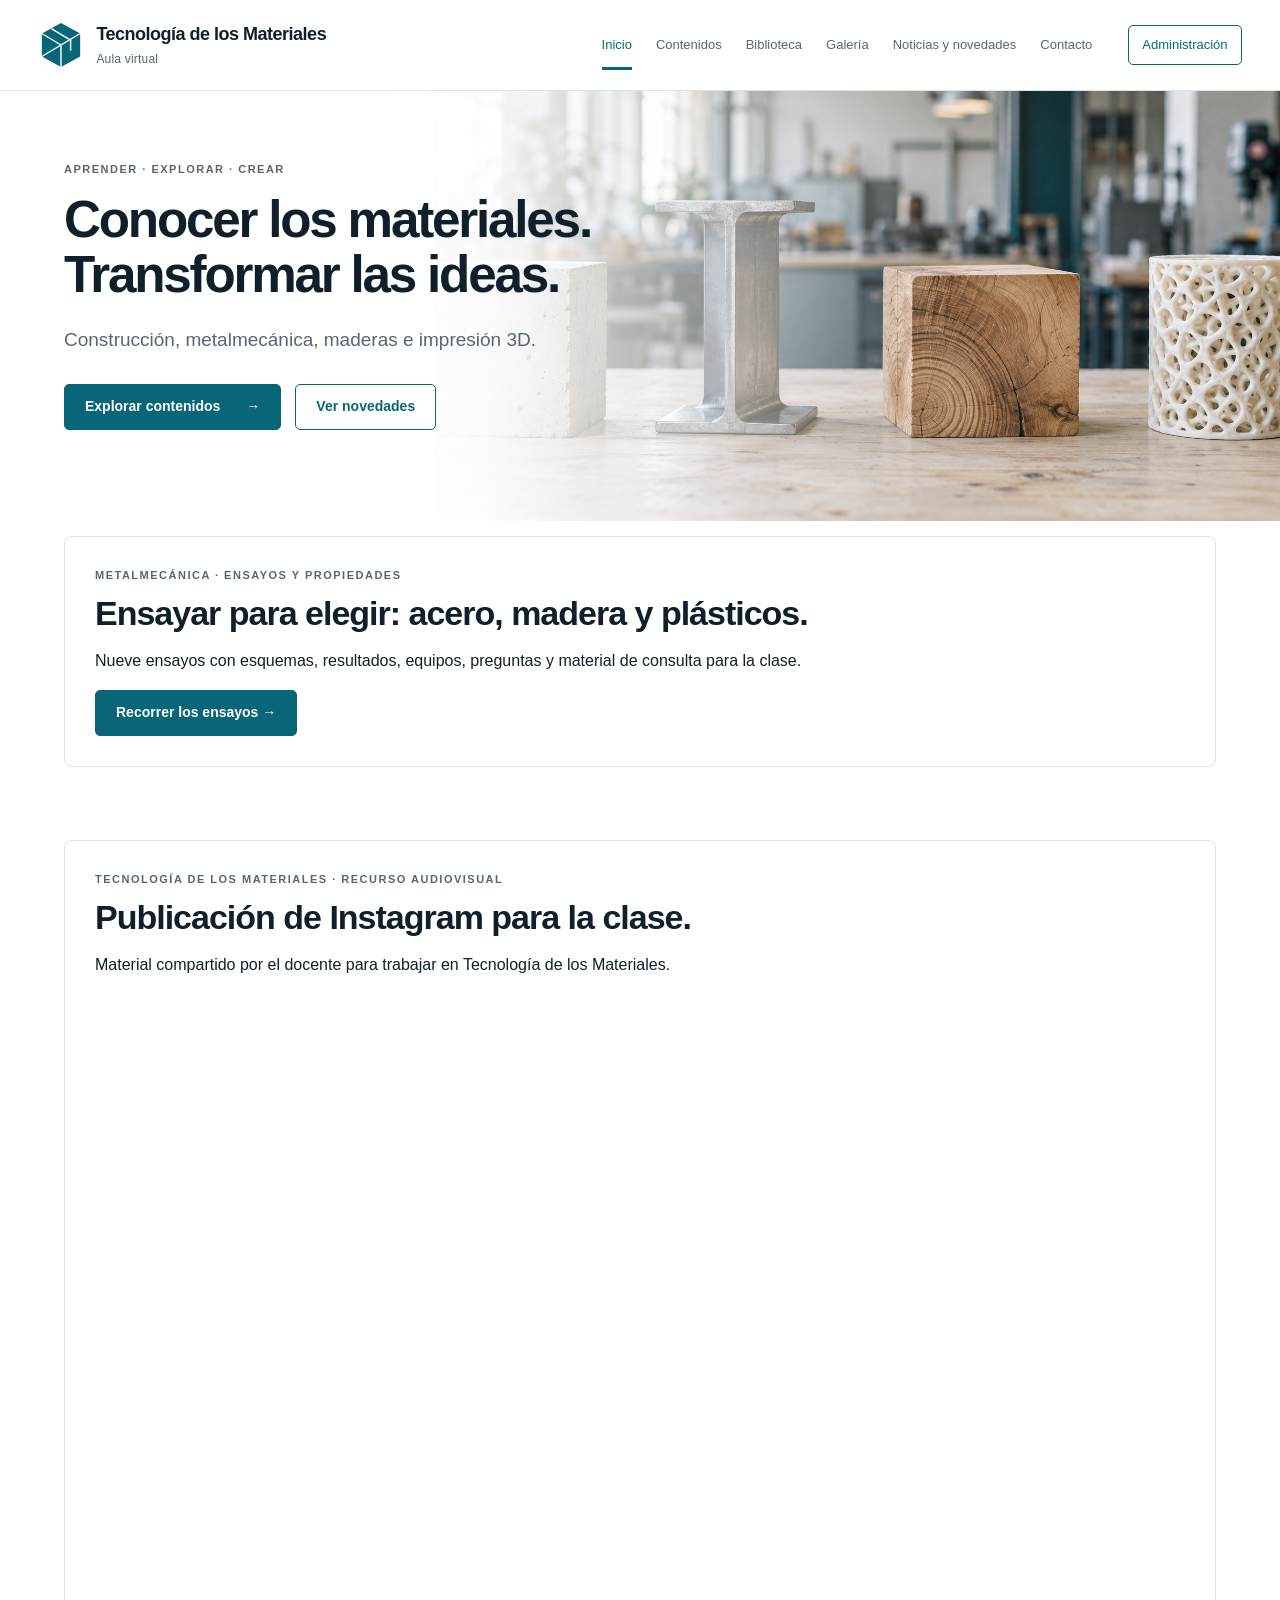
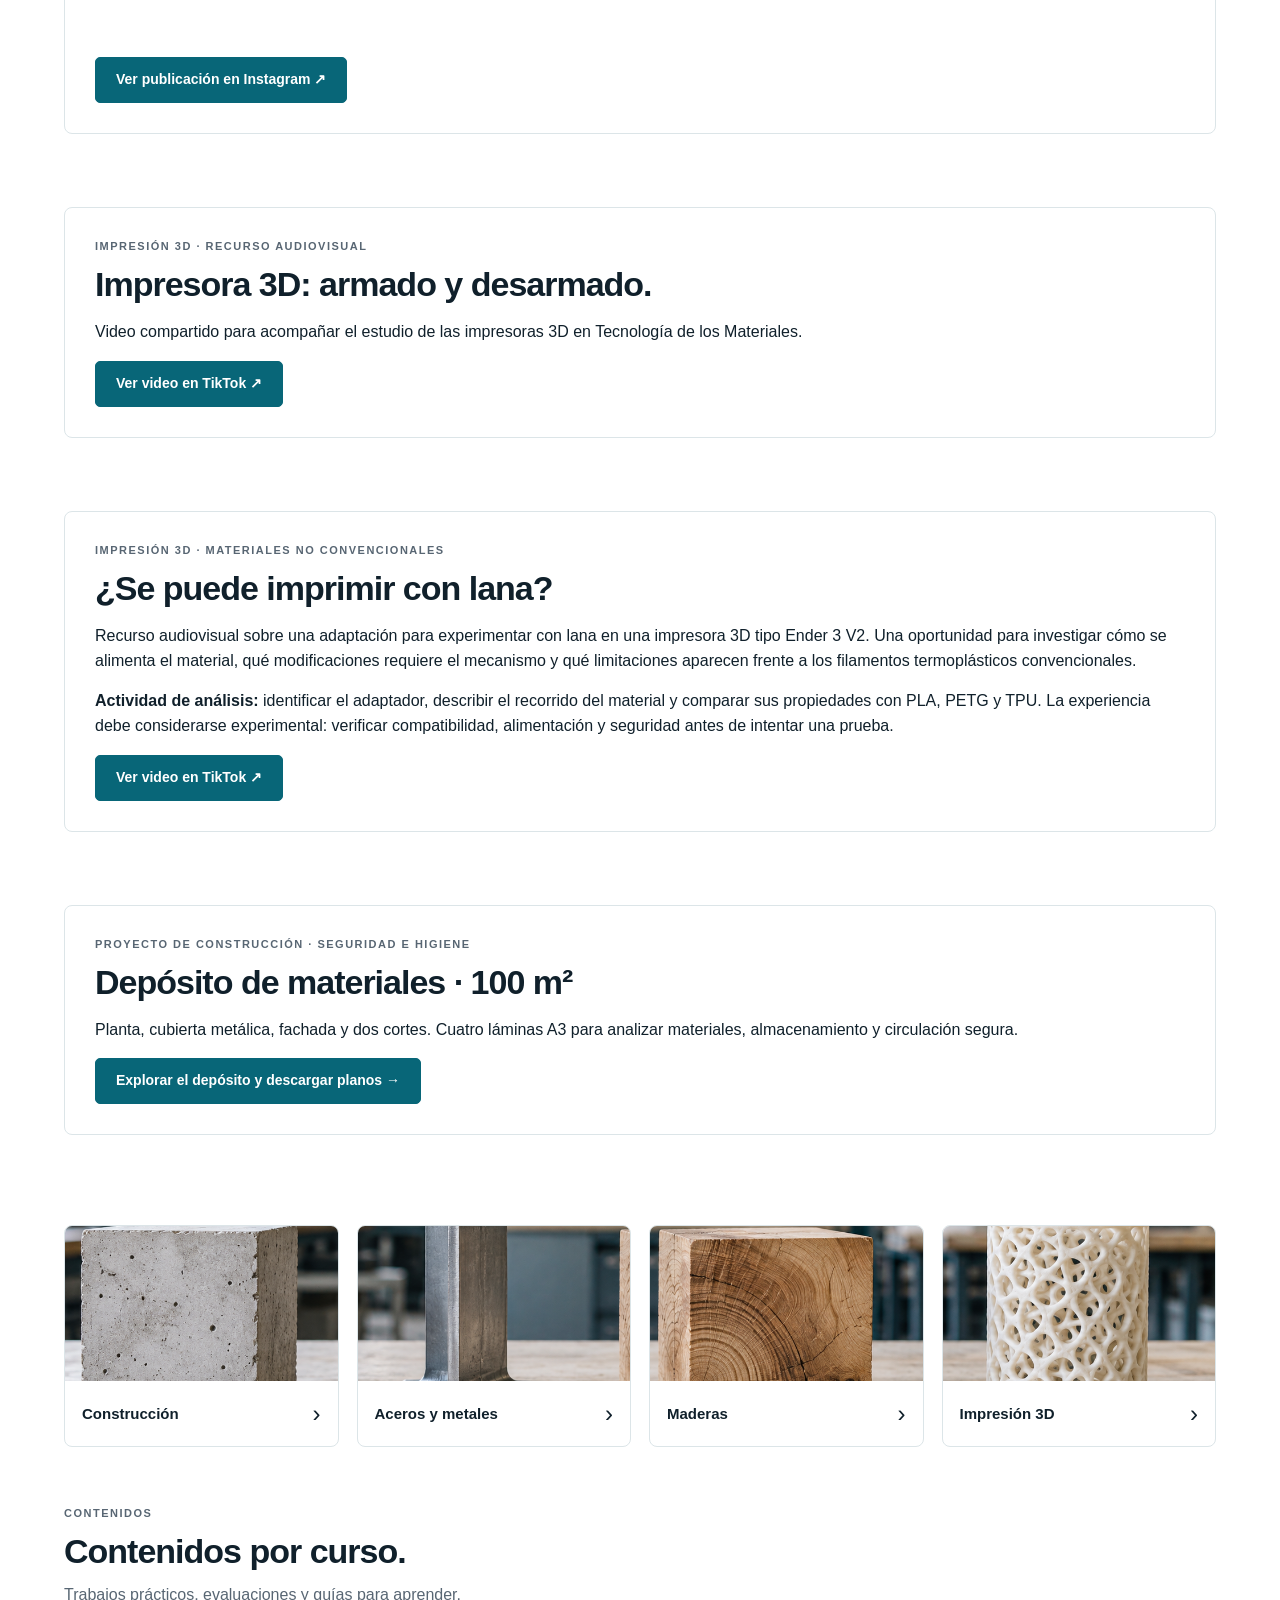
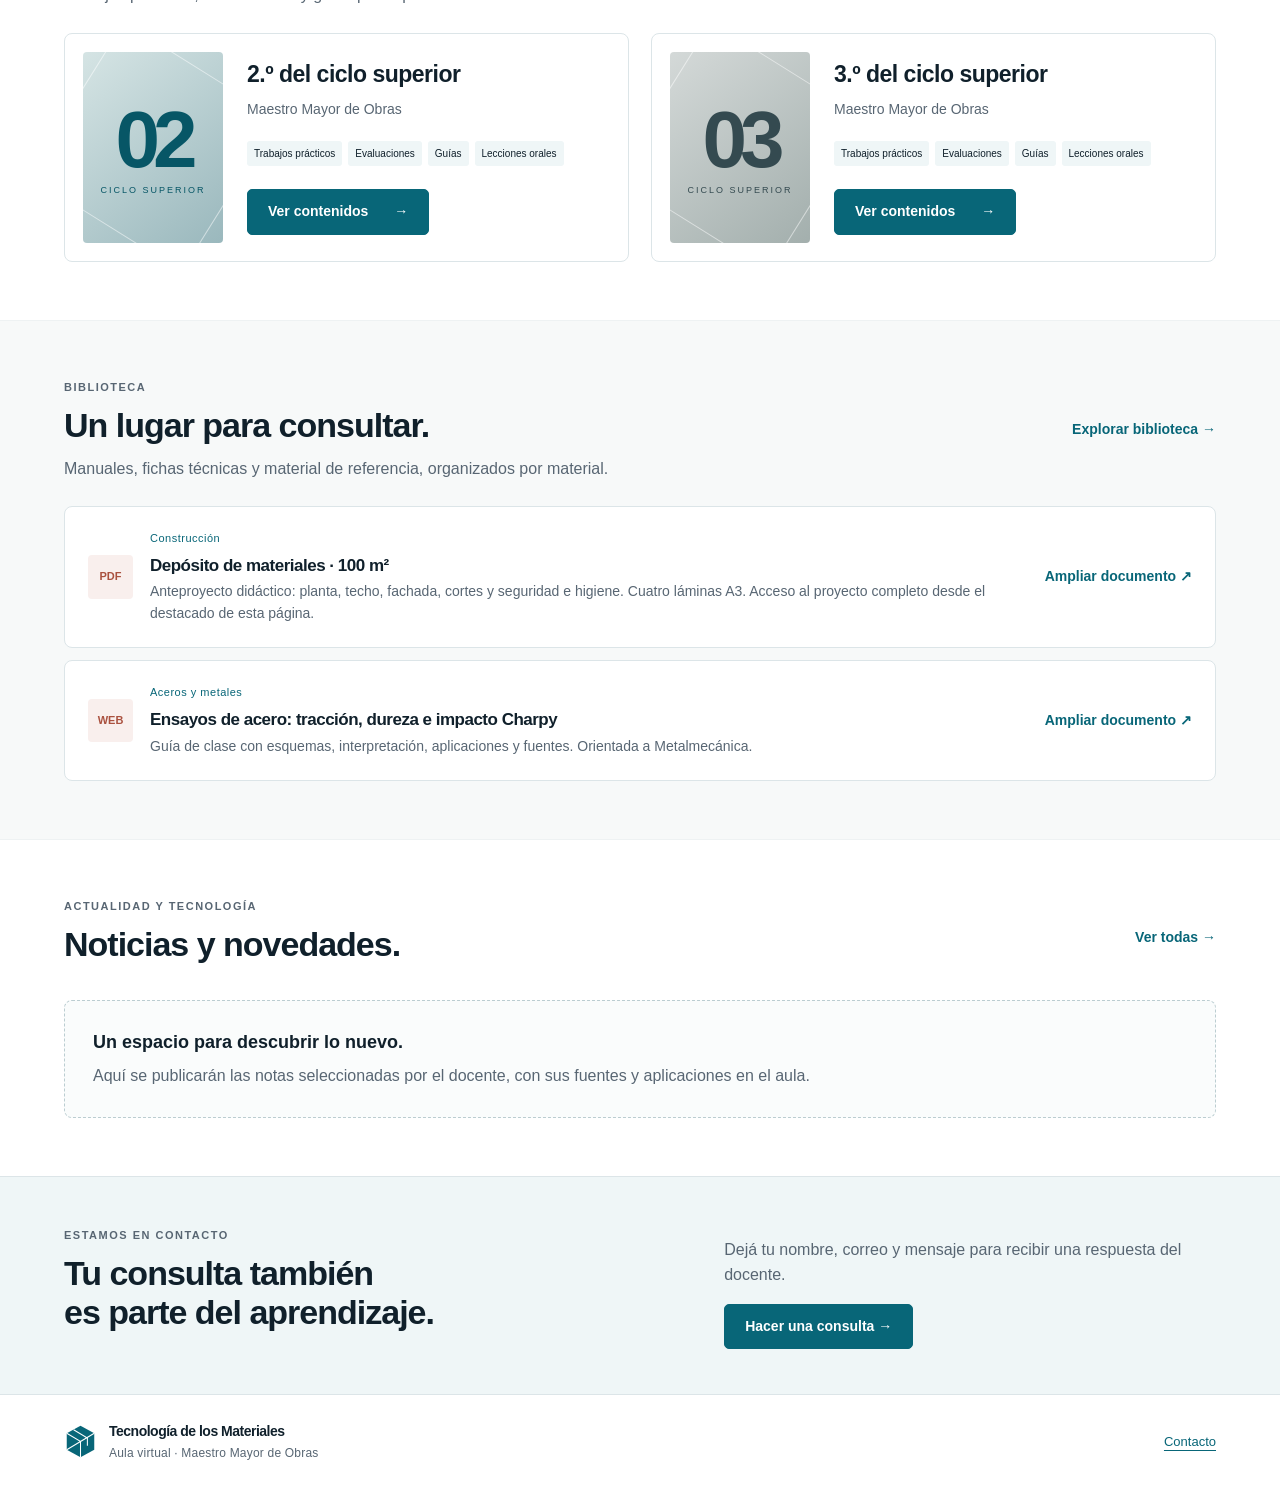
==== commit fe93d834: "Agregar recurso didáctico sobre impresión 3D experimental con lana" ====
--- a/index.html
+++ b/index.html
@@ -1 +1 @@
-<!doctype html><html lang="es-AR"><head><meta charset="utf-8"><meta name="viewport" content="width=device-width,initial-scale=1"><meta name="theme-color" content="#086678"><meta name="description" content="Aula virtual de Tecnología de los Materiales: construcción, aceros y metales, maderas e impresión 3D. Recursos para Maestro Mayor de Obras."><title>Inicio · Tecnología de los Materiales</title><link rel="icon" href="assets/img/marca.svg" type="image/svg+xml"><link rel="stylesheet" href="assets/css/style.css"><script src="assets/js/app.js" defer></script></head><body><a class="skip" href="#principal">Saltar al contenido</a><header class="site-header"><div class="header-inner"><a class="brand" href="index.html"><svg viewBox="0 0 48 48" aria-hidden="true"><path fill="#086678" d="M24 1 44 12v24L24 47 4 36V12Z"/><path fill="none" stroke="white" stroke-width="1.5" d="m4 12 20 12 20-12M24 24v23M4 36l40-24M14 7l20 12v11"/></svg><span>Tecnología de los Materiales<small>Aula virtual</small></span></a><button class="menu-toggle" aria-expanded="false" aria-controls="navigation" aria-label="Abrir menú">☰</button><nav id="navigation" aria-label="Navegación principal"><a href="index.html" aria-current="page">Inicio</a><a href="contenidos.html">Contenidos</a><a href="biblioteca.html">Biblioteca</a><a href="galeria.html">Galería</a><a href="noticias.html">Noticias y novedades</a><a href="contacto.html">Contacto</a><a class="admin-link" href="administracion.html">Administración</a></nav></div></header><main id="principal"><section class="hero"><div class="hero-photo" role="img" aria-label="Muestras de hormigón, acero, madera y una pieza impresa en 3D"></div><div class="wrap hero-inner"><p class="eyebrow">APRENDER · EXPLORAR · CREAR</p><h1 data-home-title>Conocer los materiales.<br>Transformar las ideas.</h1><p data-home-subtitle>Construcción, metalmecánica, maderas e impresión 3D.</p><div class="actions"><a class="button" href="contenidos.html">Explorar contenidos <b>→</b></a><a class="button secondary" href="noticias.html">Ver novedades</a></div></div></section><section class="wrap section compact" id="ensayos-materiales"><div class="panel"><p class="eyebrow">METALMECÁNICA · ENSAYOS Y PROPIEDADES</p><h2>Ensayar para elegir: acero, madera y plásticos.</h2><p>Nueve ensayos con esquemas, resultados, equipos, preguntas y material de consulta para la clase.</p><a class="button" href="ensayos-materiales.html">Recorrer los ensayos →</a></div></section><section class="wrap section compact" id="instagram-DfPXh9TD8ha"><div class="panel"><p class="eyebrow">TECNOLOGÍA DE LOS MATERIALES · RECURSO AUDIOVISUAL</p><h2>Publicación de Instagram para la clase.</h2><p>Material compartido por el docente para trabajar en Tecnología de los Materiales.</p><iframe src="https://www.instagram.com/p/DfPXh9TD8ha/embed/" title="Publicación de Instagram compartida para Tecnología de los Materiales" loading="lazy" style="display:block;width:100%;max-width:540px;height:640px;border:0;margin:20px auto" allowfullscreen></iframe><a class="button" href="https://www.instagram.com/p/DfPXh9TD8ha/" target="_blank" rel="noopener noreferrer">Ver publicación en Instagram ↗</a></div></section><section class="wrap section compact" id="impresora-3d"><div class="panel"><p class="eyebrow">IMPRESIÓN 3D · RECURSO AUDIOVISUAL</p><h2>Impresora 3D: armado y desarmado.</h2><p>Video compartido para acompañar el estudio de las impresoras 3D en Tecnología de los Materiales.</p><a class="button" href="https://vt.tiktok.com/ZSpmtphJb/" target="_blank" rel="noopener noreferrer">Ver video en TikTok ↗</a></div></section><section class="wrap section compact" id="proyecto-deposito"><div class="panel"><p class="eyebrow">PROYECTO DE CONSTRUCCIÓN · SEGURIDAD E HIGIENE</p><h2>Depósito de materiales · 100 m²</h2><p>Planta, cubierta metálica, fachada y dos cortes. Cuatro láminas A3 para analizar materiales, almacenamiento y circulación segura.</p><a class="button" href="deposito-100m2.html">Explorar el depósito y descargar planos →</a></div></section><section class="wrap material-grid" aria-label="Áreas de estudio"><a class="material-card" href="biblioteca.html?categoria=construccion"><div class="material-photo material-0" role="img" aria-label="Muestra de construcción"></div><strong>Construcción<span>›</span></strong></a><a class="material-card" href="biblioteca.html?categoria=metales"><div class="material-photo material-1" role="img" aria-label="Muestra de aceros y metales"></div><strong>Aceros y metales<span>›</span></strong></a><a class="material-card" href="biblioteca.html?categoria=maderas"><div class="material-photo material-2" role="img" aria-label="Muestra de maderas"></div><strong>Maderas<span>›</span></strong></a><a class="material-card" href="biblioteca.html?categoria=impresion3d"><div class="material-photo material-3" role="img" aria-label="Muestra de impresión 3d"></div><strong>Impresión 3D<span>›</span></strong></a></section><section class="wrap section"><p class="eyebrow">CONTENIDOS</p><h2>Contenidos por curso.</h2><p class="section-intro">Trabajos prácticos, evaluaciones y guías para aprender.</p><div class="course-grid"><a class="course-card" href="contenidos.html?curso=2"><div class="course-art art-2"><span>02</span><small>CICLO SUPERIOR</small></div><div><h3>2.º del ciclo superior</h3><p>Maestro Mayor de Obras</p><div class="mini-tags"><span>Trabajos prácticos</span><span>Evaluaciones</span><span>Guías</span><span>Lecciones orales</span></div><span class="button">Ver contenidos <b>→</b></span></div></a><a class="course-card" href="contenidos.html?curso=3"><div class="course-art art-3"><span>03</span><small>CICLO SUPERIOR</small></div><div><h3>3.º del ciclo superior</h3><p>Maestro Mayor de Obras</p><div class="mini-tags"><span>Trabajos prácticos</span><span>Evaluaciones</span><span>Guías</span><span>Lecciones orales</span></div><span class="button">Ver contenidos <b>→</b></span></div></a></div></section><section class="library-band"><div class="wrap section"><div class="section-top"><div><p class="eyebrow">BIBLIOTECA</p><h2>Un lugar para consultar.</h2><p class="section-intro">Manuales, fichas técnicas y material de referencia, organizados por material.</p></div><a class="text-link" href="biblioteca.html">Explorar biblioteca →</a></div><div id="home-library" class="resource-list" aria-live="polite"></div></div></section><section class="wrap section"><div class="section-top"><div><p class="eyebrow">ACTUALIDAD Y TECNOLOGÍA</p><h2>Noticias y novedades.</h2></div><a class="text-link" href="noticias.html">Ver todas →</a></div><div id="home-news" class="news-grid" aria-live="polite"></div></section><section class="contact-band"><div class="wrap contact-teaser"><div><p class="eyebrow">ESTAMOS EN CONTACTO</p><h2>Tu consulta también<br>es parte del aprendizaje.</h2></div><div><p>Dejá tu nombre, correo y mensaje para recibir una respuesta del docente.</p><a class="button" href="contacto.html">Hacer una consulta →</a></div></div></section></main><footer><div class="wrap footer-inner"><a class="brand footer-brand" href="index.html"><svg viewBox="0 0 48 48" aria-hidden="true"><path fill="#086678" d="M24 1 44 12v24L24 47 4 36V12Z"/><path fill="none" stroke="white" stroke-width="1.5" d="m4 12 20 12 20-12M24 24v23M4 36l40-24M14 7l20 12v11"/></svg><span>Tecnología de los Materiales<small>Aula virtual · Maestro Mayor de Obras</small></span></a><div><a href="contacto.html">Contacto</a><a data-instagram hidden target="_blank" rel="noopener noreferrer">Instagram ↗</a></div></div></footer><script src="assets/js/visor.js" defer></script><script src="assets/js/pages.js" defer></script></body></html>
+<!doctype html><html lang="es-AR"><head><meta charset="utf-8"><meta name="viewport" content="width=device-width,initial-scale=1"><meta name="theme-color" content="#086678"><meta name="description" content="Aula virtual de Tecnología de los Materiales: construcción, aceros y metales, maderas e impresión 3D. Recursos para Maestro Mayor de Obras."><title>Inicio · Tecnología de los Materiales</title><link rel="icon" href="assets/img/marca.svg" type="image/svg+xml"><link rel="stylesheet" href="assets/css/style.css"><script src="assets/js/app.js" defer></script></head><body><a class="skip" href="#principal">Saltar al contenido</a><header class="site-header"><div class="header-inner"><a class="brand" href="index.html"><svg viewBox="0 0 48 48" aria-hidden="true"><path fill="#086678" d="M24 1 44 12v24L24 47 4 36V12Z"/><path fill="none" stroke="white" stroke-width="1.5" d="m4 12 20 12 20-12M24 24v23M4 36l40-24M14 7l20 12v11"/></svg><span>Tecnología de los Materiales<small>Aula virtual</small></span></a><button class="menu-toggle" aria-expanded="false" aria-controls="navigation" aria-label="Abrir menú">☰</button><nav id="navigation" aria-label="Navegación principal"><a href="index.html" aria-current="page">Inicio</a><a href="contenidos.html">Contenidos</a><a href="biblioteca.html">Biblioteca</a><a href="galeria.html">Galería</a><a href="noticias.html">Noticias y novedades</a><a href="contacto.html">Contacto</a><a class="admin-link" href="administracion.html">Administración</a></nav></div></header><main id="principal"><section class="hero"><div class="hero-photo" role="img" aria-label="Muestras de hormigón, acero, madera y una pieza impresa en 3D"></div><div class="wrap hero-inner"><p class="eyebrow">APRENDER · EXPLORAR · CREAR</p><h1 data-home-title>Conocer los materiales.<br>Transformar las ideas.</h1><p data-home-subtitle>Construcción, metalmecánica, maderas e impresión 3D.</p><div class="actions"><a class="button" href="contenidos.html">Explorar contenidos <b>→</b></a><a class="button secondary" href="noticias.html">Ver novedades</a></div></div></section><section class="wrap section compact" id="ensayos-materiales"><div class="panel"><p class="eyebrow">METALMECÁNICA · ENSAYOS Y PROPIEDADES</p><h2>Ensayar para elegir: acero, madera y plásticos.</h2><p>Nueve ensayos con esquemas, resultados, equipos, preguntas y material de consulta para la clase.</p><a class="button" href="ensayos-materiales.html">Recorrer los ensayos →</a></div></section><section class="wrap section compact" id="instagram-DfPXh9TD8ha"><div class="panel"><p class="eyebrow">TECNOLOGÍA DE LOS MATERIALES · RECURSO AUDIOVISUAL</p><h2>Publicación de Instagram para la clase.</h2><p>Material compartido por el docente para trabajar en Tecnología de los Materiales.</p><iframe src="https://www.instagram.com/p/DfPXh9TD8ha/embed/" title="Publicación de Instagram compartida para Tecnología de los Materiales" loading="lazy" style="display:block;width:100%;max-width:540px;height:640px;border:0;margin:20px auto" allowfullscreen></iframe><a class="button" href="https://www.instagram.com/p/DfPXh9TD8ha/" target="_blank" rel="noopener noreferrer">Ver publicación en Instagram ↗</a></div></section><section class="wrap section compact" id="impresora-3d"><div class="panel"><p class="eyebrow">IMPRESIÓN 3D · RECURSO AUDIOVISUAL</p><h2>Impresora 3D: armado y desarmado.</h2><p>Video compartido para acompañar el estudio de las impresoras 3D en Tecnología de los Materiales.</p><a class="button" href="https://vt.tiktok.com/ZSpmtphJb/" target="_blank" rel="noopener noreferrer">Ver video en TikTok ↗</a></div></section><section class="wrap section compact" id="impresion-lana"><div class="panel"><p class="eyebrow">IMPRESIÓN 3D · MATERIALES NO CONVENCIONALES</p><h2>¿Se puede imprimir con lana?</h2><p>Recurso audiovisual sobre una adaptación para experimentar con lana en una impresora 3D tipo Ender 3 V2. Una oportunidad para investigar cómo se alimenta el material, qué modificaciones requiere el mecanismo y qué limitaciones aparecen frente a los filamentos termoplásticos convencionales.</p><p><strong>Actividad de análisis:</strong> identificar el adaptador, describir el recorrido del material y comparar sus propiedades con PLA, PETG y TPU. La experiencia debe considerarse experimental: verificar compatibilidad, alimentación y seguridad antes de intentar una prueba.</p><a class="button" href="https://vt.tiktok.com/ZSskYayKE/" target="_blank" rel="noopener noreferrer">Ver video en TikTok ↗</a></div></section><section class="wrap section compact" id="proyecto-deposito"><div class="panel"><p class="eyebrow">PROYECTO DE CONSTRUCCIÓN · SEGURIDAD E HIGIENE</p><h2>Depósito de materiales · 100 m²</h2><p>Planta, cubierta metálica, fachada y dos cortes. Cuatro láminas A3 para analizar materiales, almacenamiento y circulación segura.</p><a class="button" href="deposito-100m2.html">Explorar el depósito y descargar planos →</a></div></section><section class="wrap material-grid" aria-label="Áreas de estudio"><a class="material-card" href="biblioteca.html?categoria=construccion"><div class="material-photo material-0" role="img" aria-label="Muestra de construcción"></div><strong>Construcción<span>›</span></strong></a><a class="material-card" href="biblioteca.html?categoria=metales"><div class="material-photo material-1" role="img" aria-label="Muestra de aceros y metales"></div><strong>Aceros y metales<span>›</span></strong></a><a class="material-card" href="biblioteca.html?categoria=maderas"><div class="material-photo material-2" role="img" aria-label="Muestra de maderas"></div><strong>Maderas<span>›</span></strong></a><a class="material-card" href="biblioteca.html?categoria=impresion3d"><div class="material-photo material-3" role="img" aria-label="Muestra de impresión 3d"></div><strong>Impresión 3D<span>›</span></strong></a></section><section class="wrap section"><p class="eyebrow">CONTENIDOS</p><h2>Contenidos por curso.</h2><p class="section-intro">Trabajos prácticos, evaluaciones y guías para aprender.</p><div class="course-grid"><a class="course-card" href="contenidos.html?curso=2"><div class="course-art art-2"><span>02</span><small>CICLO SUPERIOR</small></div><div><h3>2.º del ciclo superior</h3><p>Maestro Mayor de Obras</p><div class="mini-tags"><span>Trabajos prácticos</span><span>Evaluaciones</span><span>Guías</span><span>Lecciones orales</span></div><span class="button">Ver contenidos <b>→</b></span></div></a><a class="course-card" href="contenidos.html?curso=3"><div class="course-art art-3"><span>03</span><small>CICLO SUPERIOR</small></div><div><h3>3.º del ciclo superior</h3><p>Maestro Mayor de Obras</p><div class="mini-tags"><span>Trabajos prácticos</span><span>Evaluaciones</span><span>Guías</span><span>Lecciones orales</span></div><span class="button">Ver contenidos <b>→</b></span></div></a></div></section><section class="library-band"><div class="wrap section"><div class="section-top"><div><p class="eyebrow">BIBLIOTECA</p><h2>Un lugar para consultar.</h2><p class="section-intro">Manuales, fichas técnicas y material de referencia, organizados por material.</p></div><a class="text-link" href="biblioteca.html">Explorar biblioteca →</a></div><div id="home-library" class="resource-list" aria-live="polite"></div></div></section><section class="wrap section"><div class="section-top"><div><p class="eyebrow">ACTUALIDAD Y TECNOLOGÍA</p><h2>Noticias y novedades.</h2></div><a class="text-link" href="noticias.html">Ver todas →</a></div><div id="home-news" class="news-grid" aria-live="polite"></div></section><section class="contact-band"><div class="wrap contact-teaser"><div><p class="eyebrow">ESTAMOS EN CONTACTO</p><h2>Tu consulta también<br>es parte del aprendizaje.</h2></div><div><p>Dejá tu nombre, correo y mensaje para recibir una respuesta del docente.</p><a class="button" href="contacto.html">Hacer una consulta →</a></div></div></section></main><footer><div class="wrap footer-inner"><a class="brand footer-brand" href="index.html"><svg viewBox="0 0 48 48" aria-hidden="true"><path fill="#086678" d="M24 1 44 12v24L24 47 4 36V12Z"/><path fill="none" stroke="white" stroke-width="1.5" d="m4 12 20 12 20-12M24 24v23M4 36l40-24M14 7l20 12v11"/></svg><span>Tecnología de los Materiales<small>Aula virtual · Maestro Mayor de Obras</small></span></a><div><a href="contacto.html">Contacto</a><a data-instagram hidden target="_blank" rel="noopener noreferrer">Instagram ↗</a></div></div></footer><script src="assets/js/visor.js" defer></script><script src="assets/js/pages.js" defer></script></body></html>
